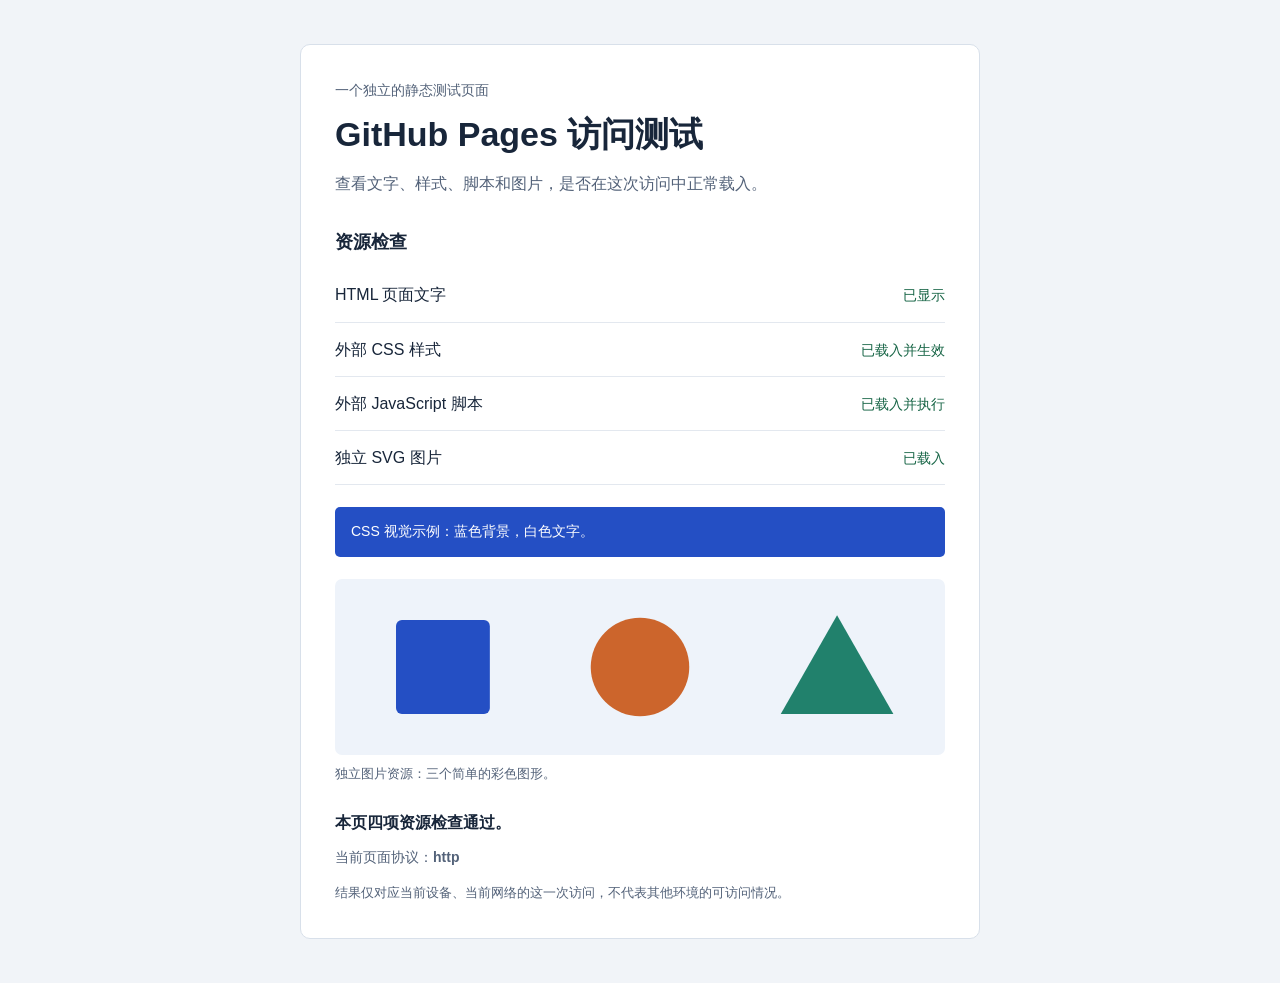
==== index.html @ b4e23c6b "Add minimal GitHub Pages connectivity test" ====
<!doctype html>
<html lang="zh-CN">
<head>
  <meta charset="UTF-8" />
  <meta name="viewport" content="width=device-width, initial-scale=1" />
  <meta name="description" content="仅检查本次访问中 HTML、CSS、JavaScript 和 SVG 静态资源的载入情况。" />
  <title>GitHub Pages 访问测试</title>
  <link id="external-css" rel="stylesheet" href="style.css" onload="this.dataset.loadState='loaded'" onerror="this.dataset.loadState='error'" />
  <script id="external-js" src="script.js" defer onerror="document.getElementById('js-status').textContent='载入失败';document.getElementById('summary').textContent='外部脚本未能载入，其余状态未完成核验。'"></script>
</head>
<body>
  <main>
    <header>
      <p class="intro">一个独立的静态测试页面</p>
      <h1>GitHub Pages 访问测试</h1>
      <p class="description">查看文字、样式、脚本和图片，是否在这次访问中正常载入。</p>
    </header>

    <section aria-labelledby="checks-title">
      <h2 id="checks-title">资源检查</h2>
      <dl class="checks">
        <div><dt>HTML 页面文字</dt><dd id="html-status" data-status="passed">已显示</dd></div>
        <div><dt>外部 CSS 样式</dt><dd id="css-status" data-status="pending">等待检查</dd></div>
        <div><dt>外部 JavaScript 脚本</dt><dd id="js-status" data-status="pending">等待执行</dd></div>
        <div><dt>独立 SVG 图片</dt><dd id="image-status" data-status="pending">等待检查</dd></div>
      </dl>
      <p class="css-example">CSS 视觉示例：蓝色背景，白色文字。</p>
    </section>

    <figure>
      <img id="test-image" src="test-image.svg" width="520" height="150" alt="独立 SVG 测试图：蓝色方块、橙色圆形和绿色三角形。" onload="this.dataset.loadState='loaded'" onerror="this.dataset.loadState='error'" />
      <figcaption>独立图片资源：三个简单的彩色图形。</figcaption>
    </figure>

    <p id="summary" class="summary" role="status" aria-live="polite">等待外部资源检查。</p>
    <p class="protocol">当前页面协议：<strong id="protocol">等待脚本读取</strong></p>
    <p class="note">结果仅对应当前设备、当前网络的这一次访问，不代表其他环境的可访问情况。</p>
    <noscript><p>浏览器未执行脚本，脚本与资源状态无法完成核验。</p></noscript>
  </main>
</body>
</html>
---- style.css ----
:root { --probe-css: loaded; color-scheme: light; }
* { box-sizing: border-box; }
body { margin: 0; padding: 44px 20px; background: #f1f4f8; color: #18263a; font: 400 16px/1.7 "Microsoft YaHei", "PingFang SC", sans-serif; }
main { max-width: 680px; margin: 0 auto; padding: 34px; border: 1px solid #d8e0ea; border-radius: 10px; background: #fff; }
h1, h2, p, figure, dl, dd { margin: 0; }
h1 { margin-top: 8px; font-size: clamp(27px, 5vw, 34px); line-height: 1.4; overflow-wrap: anywhere; }
h2 { margin-top: 30px; font-size: 18px; line-height: 1.6; }
.intro, .description, figcaption, .protocol, .note { color: #536279; }
.intro { font-size: 14px; }
.description { margin-top: 12px; }
.checks { margin-top: 12px; }
.checks > div { display: flex; align-items: baseline; justify-content: space-between; gap: 18px; padding: 13px 0; border-bottom: 1px solid #e3e8ef; }
dt { min-width: 0; }
dd { flex-shrink: 0; font-size: 14px; }
[data-status="passed"] { color: #176546; }
[data-status="failed"] { color: #a32929; }
[data-status="pending"] { color: #6a5a33; }
.css-example { margin-top: 22px; padding: 13px 16px; border-radius: 5px; background: #244fc4; color: #fff; font-size: 14px; }
figure { margin-top: 22px; }
img { display: block; width: 100%; height: auto; }
figcaption { margin-top: 8px; font-size: 13px; }
.summary { margin-top: 24px; font-weight: 700; }
.protocol { margin-top: 10px; font-size: 14px; }
.note { margin-top: 12px; font-size: 13px; }
@media (max-width: 480px) {
  body { padding: 20px 12px; }
  main { padding: 24px 18px; }
  .checks > div { gap: 12px; }
  dt { font-size: 14px; }
  dd { font-size: 13px; }
}
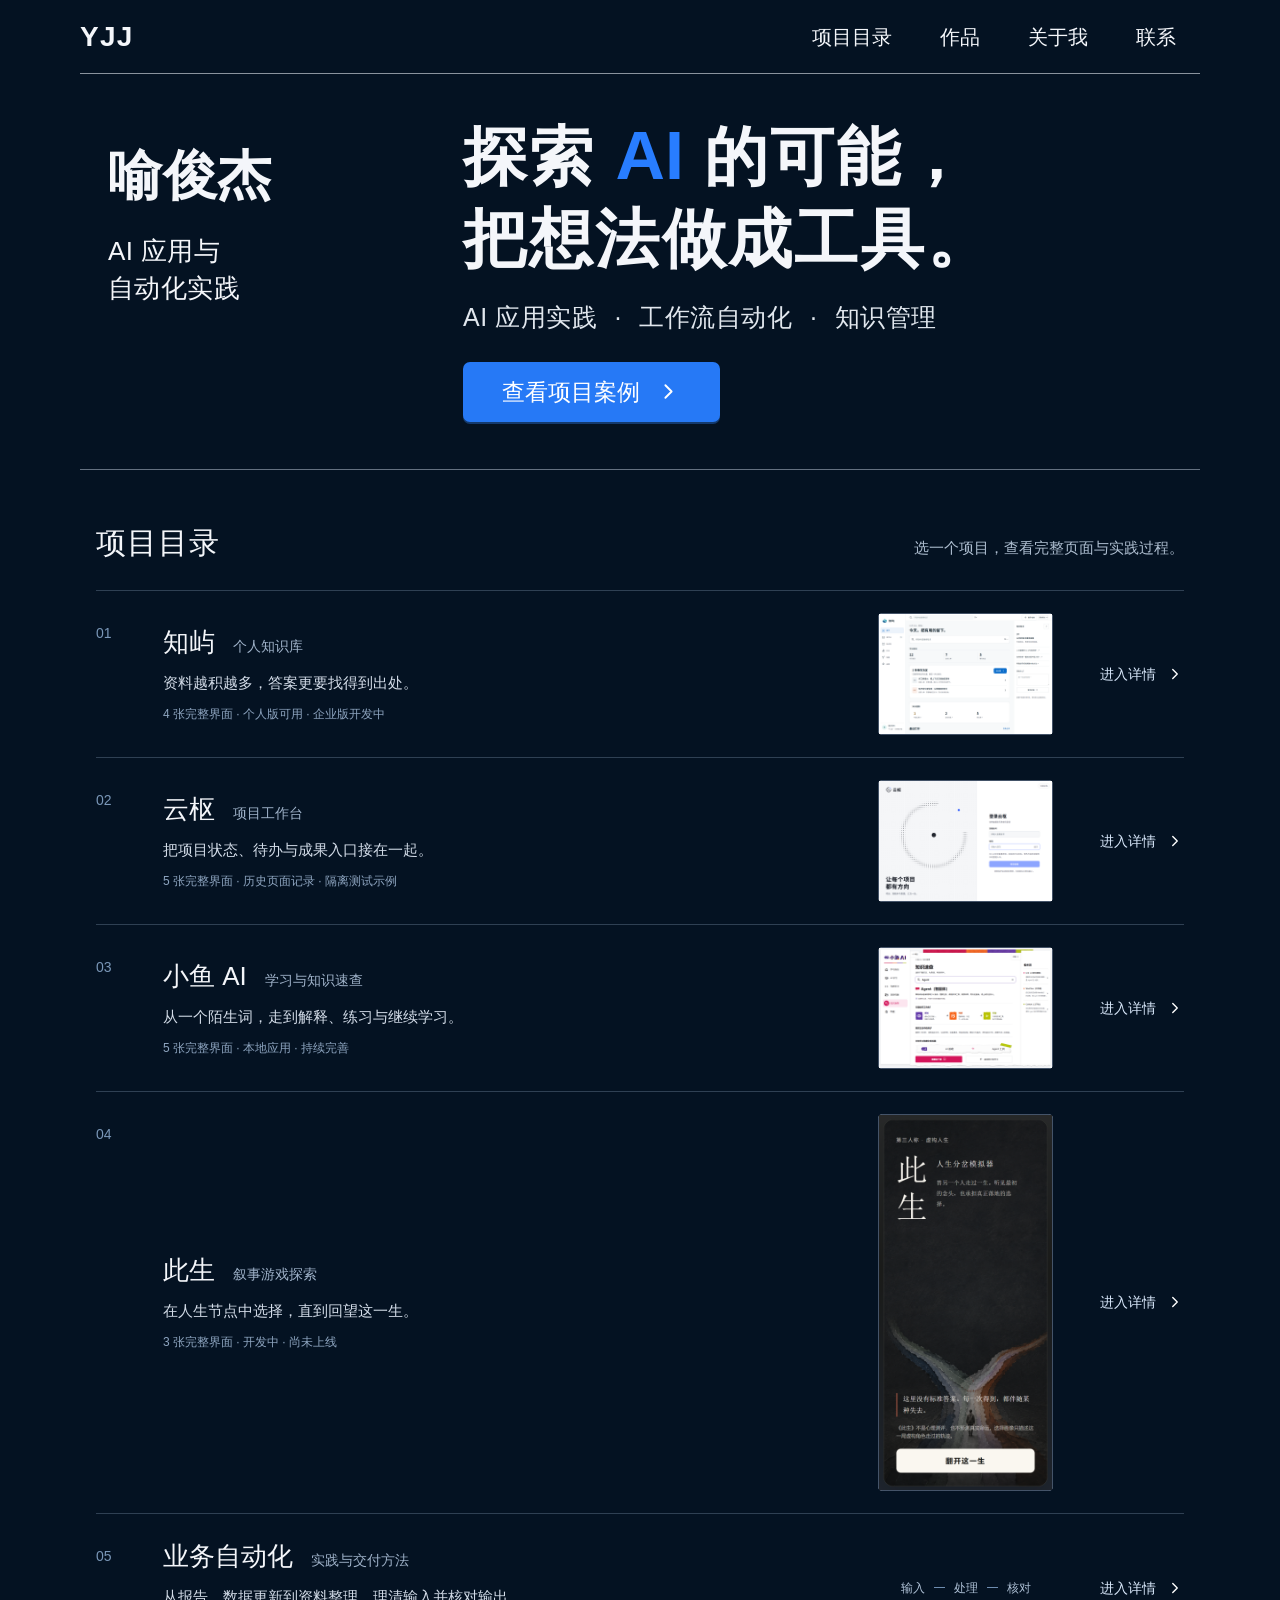
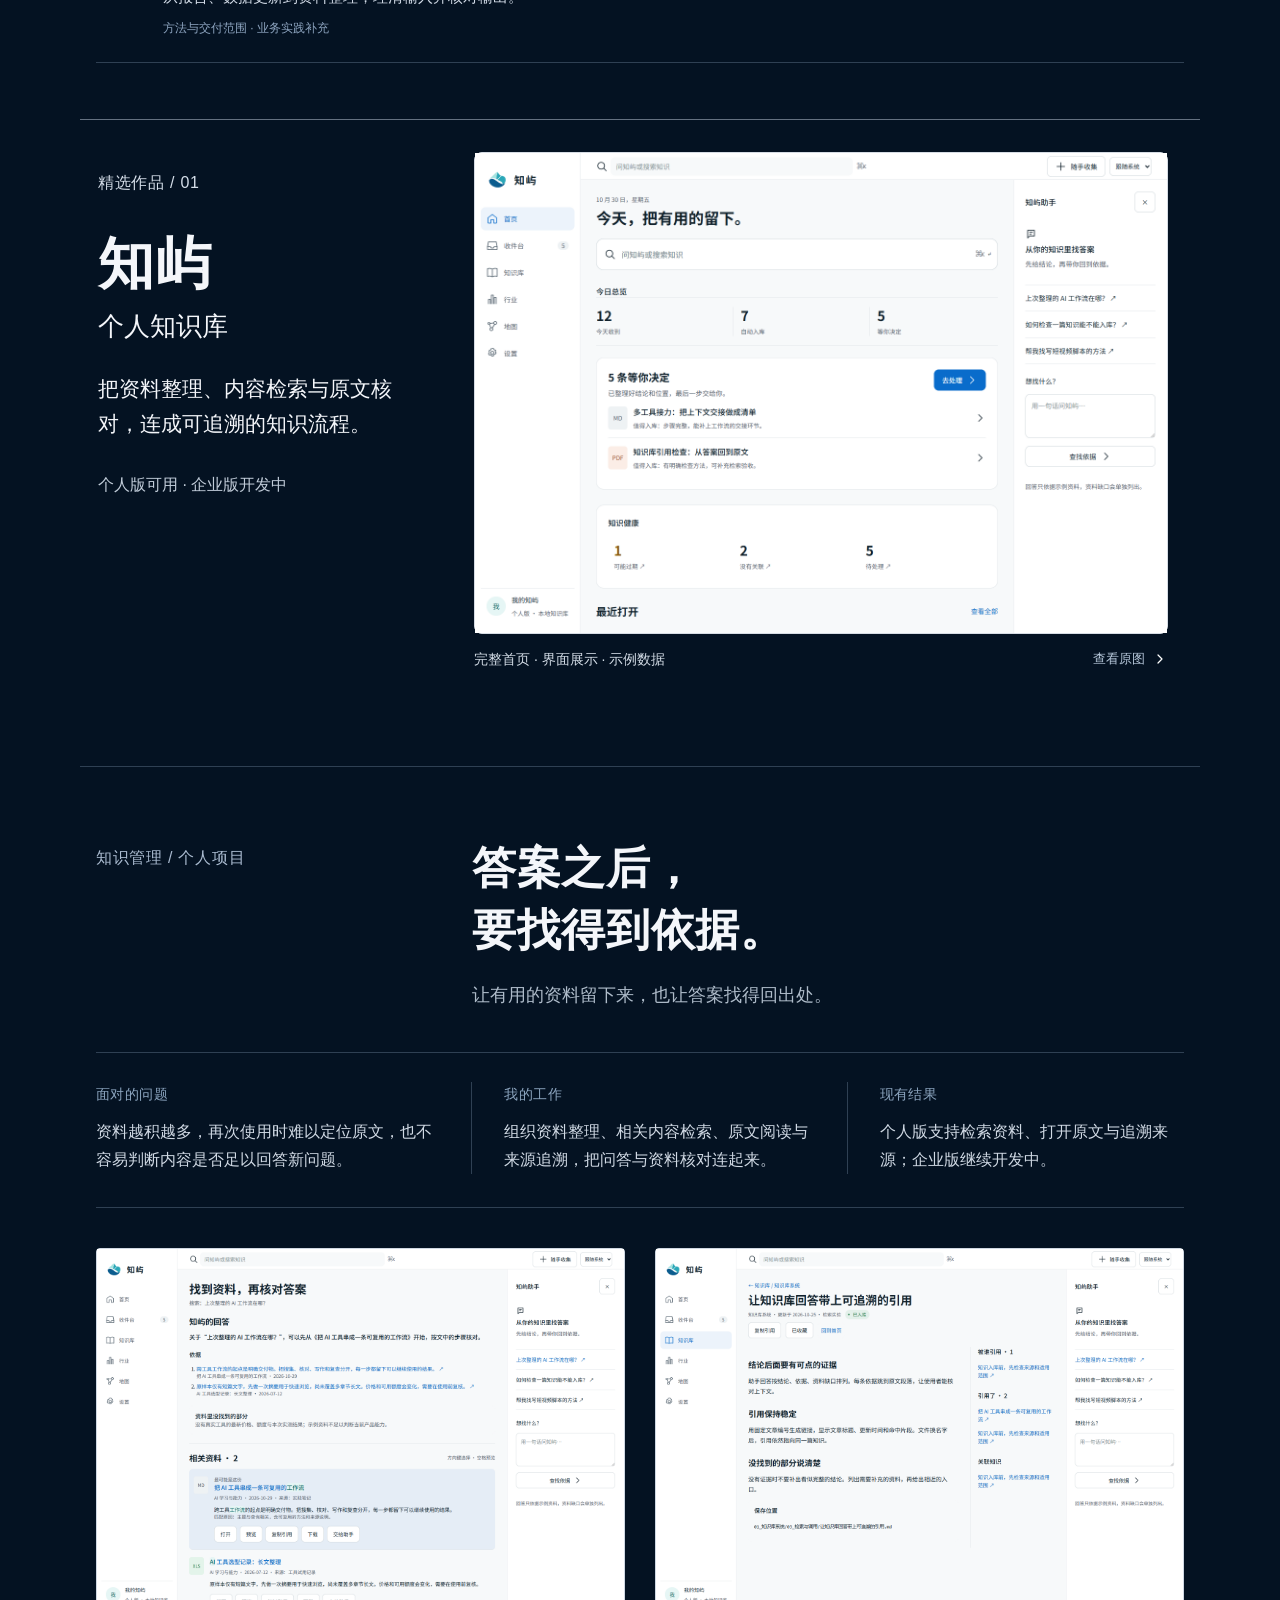
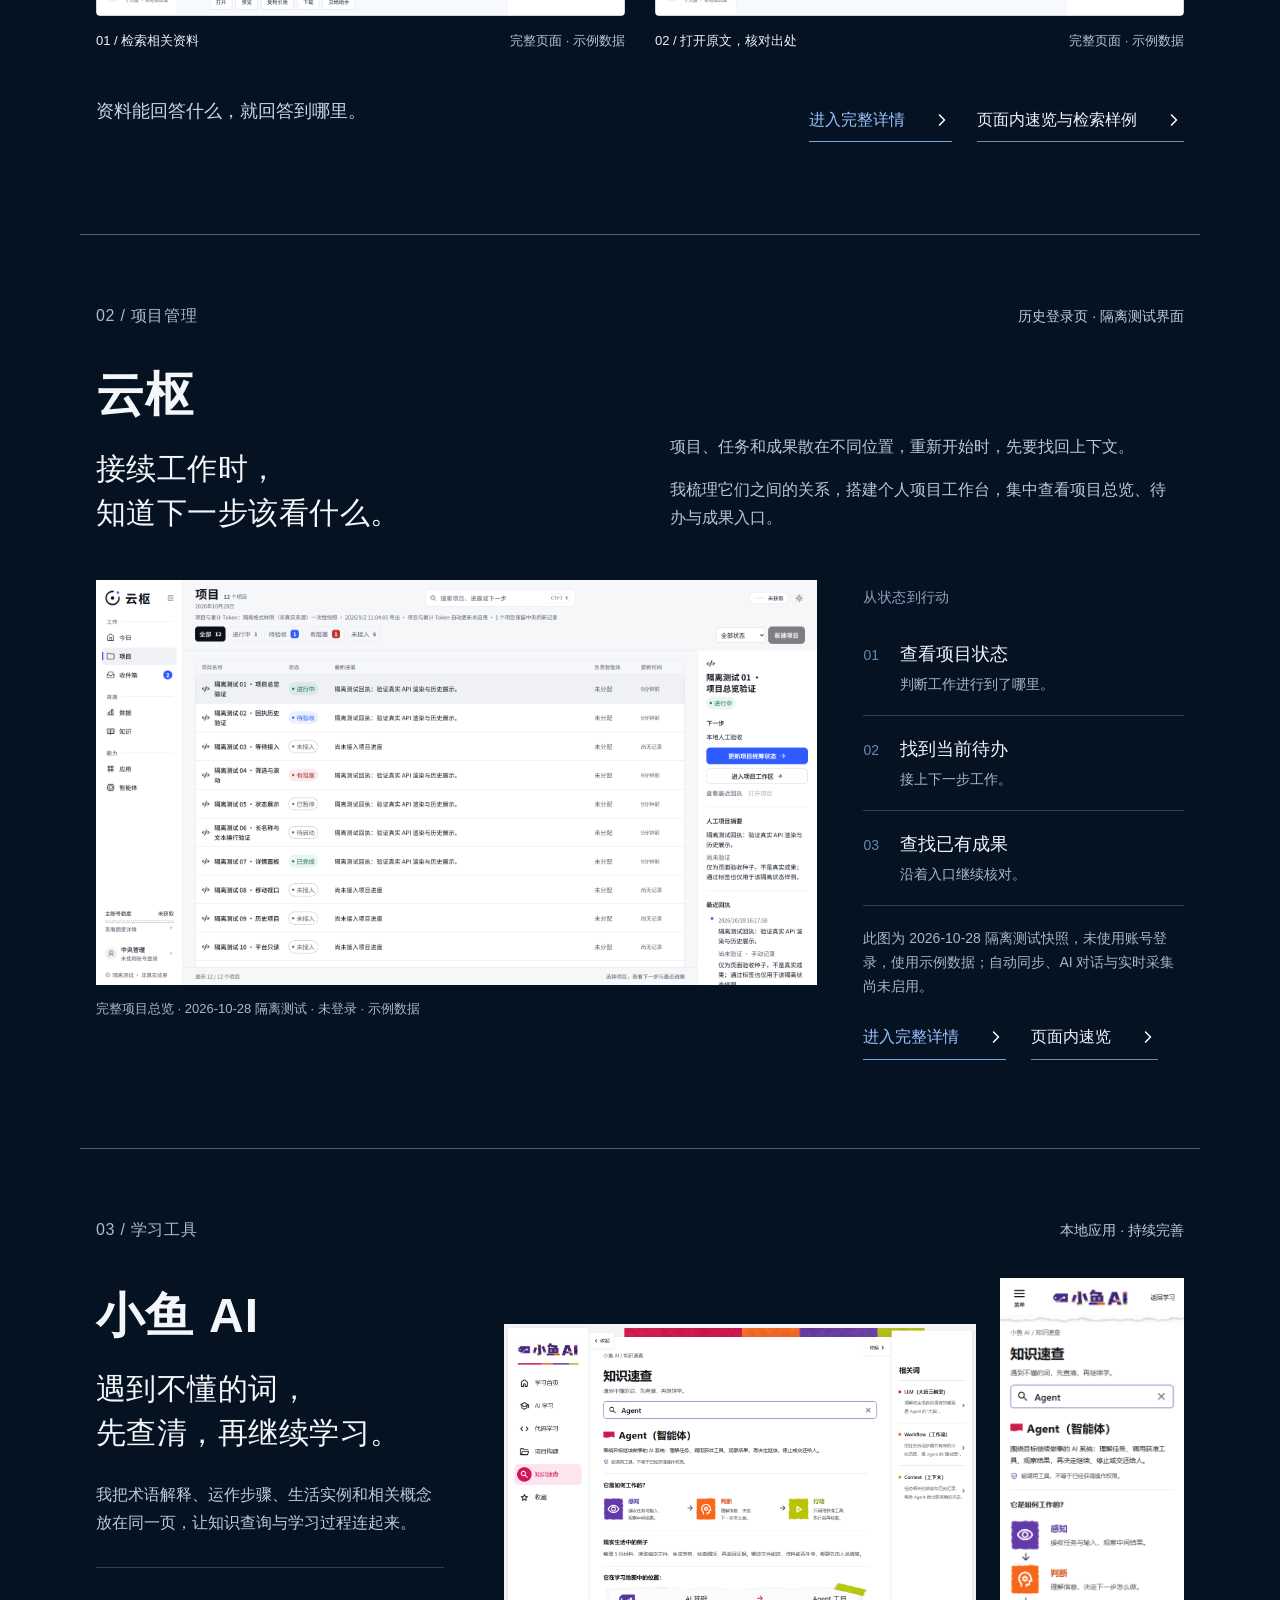
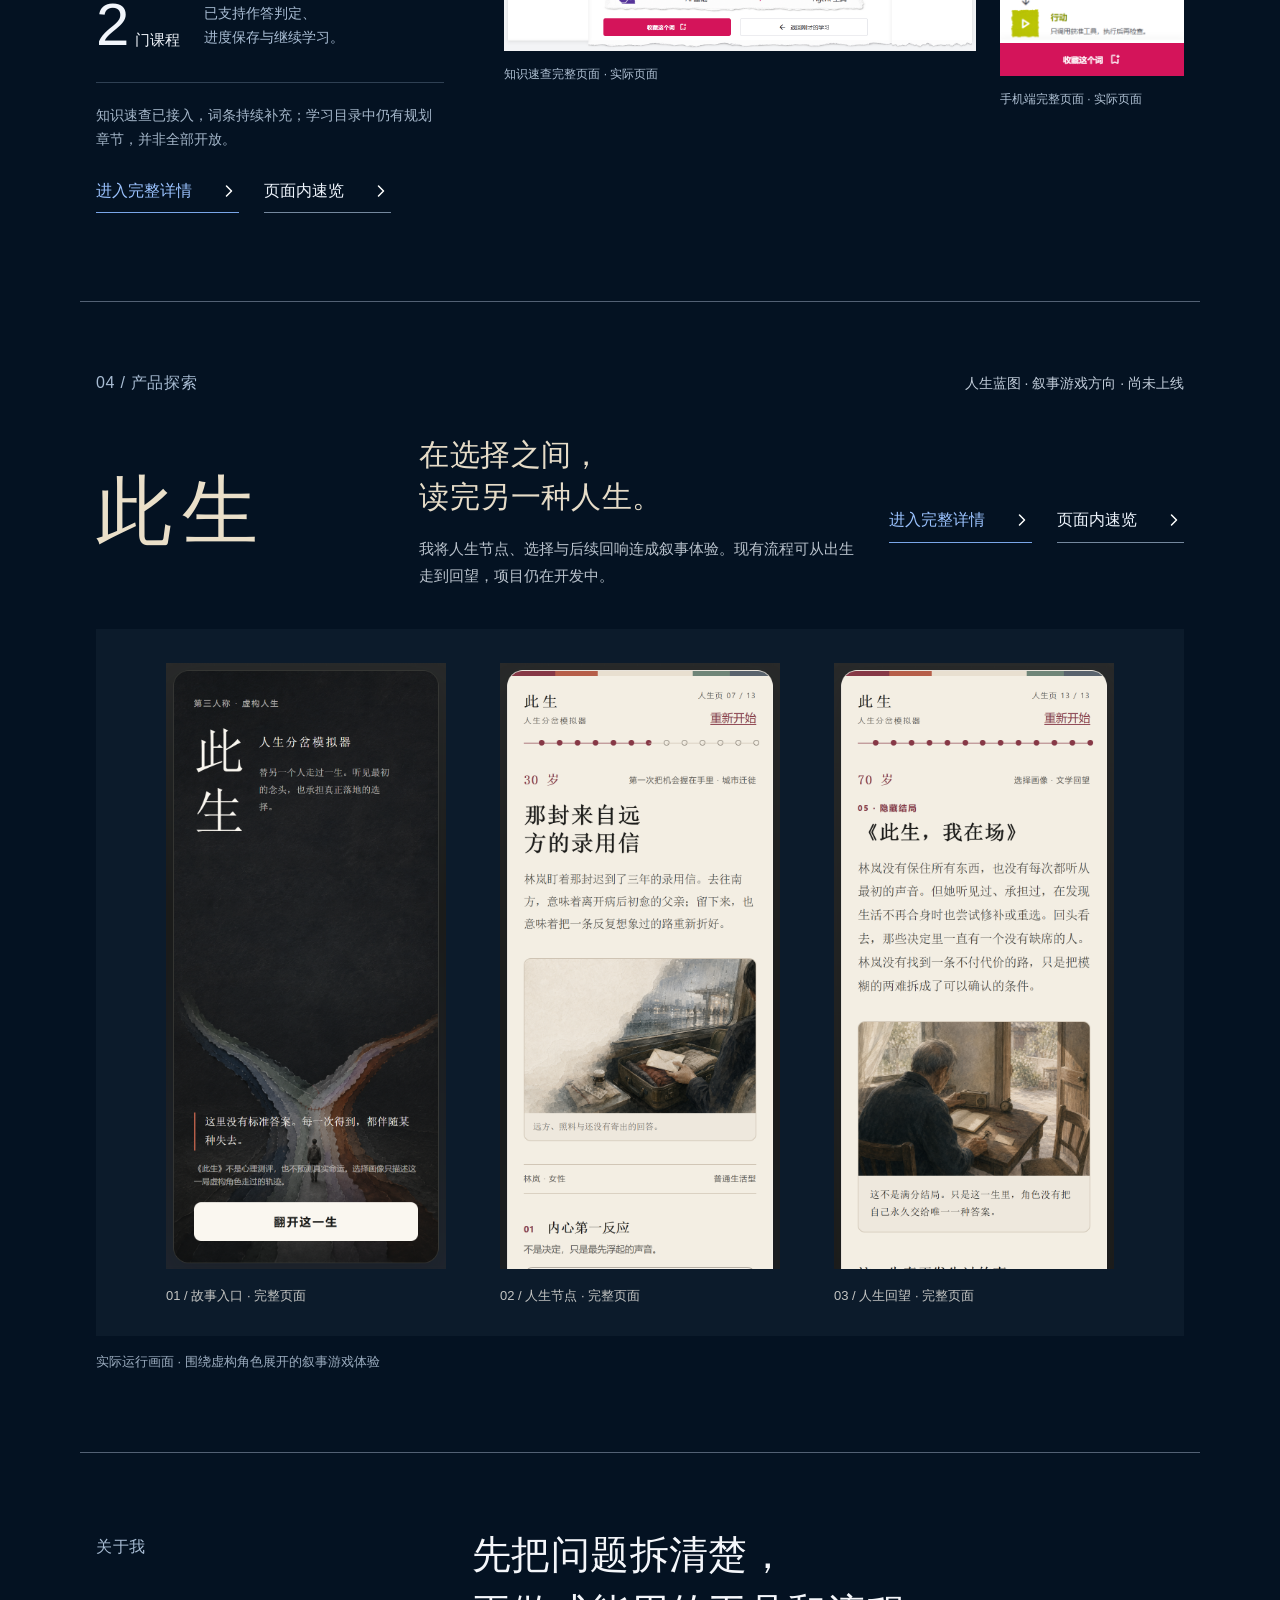
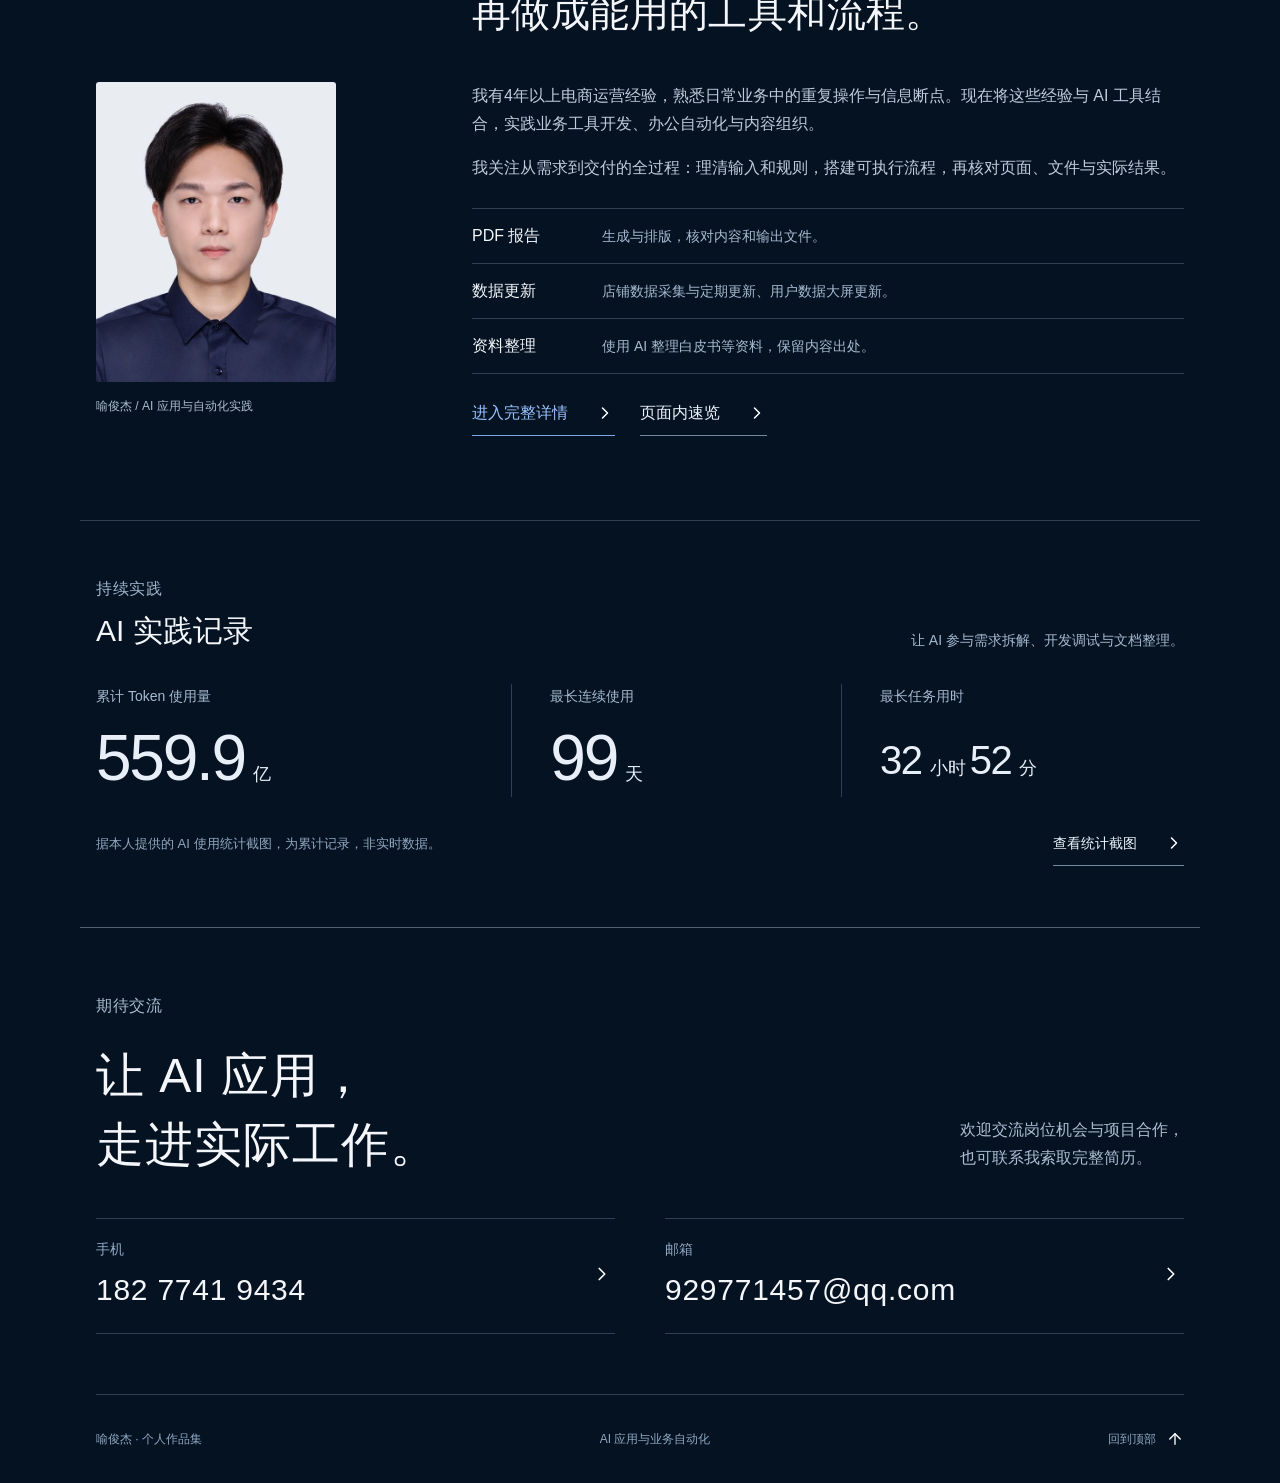
==== commit 21672ea0: "Publish full-page portfolio previews and redacted usage statistics" ====
--- a/index.html
+++ b/index.html
@@ -1,41 +1,79 @@
-<!doctype html>
-<html lang="zh-CN">
-<head>
-  <meta charset="UTF-8" />
-  <meta name="viewport" content="width=device-width, initial-scale=1" />
-  <meta name="description" content="仅检查本次访问中 HTML、CSS、JavaScript 和 SVG 静态资源的载入情况。" />
-  <title>GitHub Pages 访问测试</title>
-  <link id="external-css" rel="stylesheet" href="style.css" onload="this.dataset.loadState='loaded'" onerror="this.dataset.loadState='error'" />
-  <script id="external-js" src="script.js" defer onerror="document.getElementById('js-status').textContent='载入失败';document.getElementById('summary').textContent='外部脚本未能载入，其余状态未完成核验。'"></script>
-</head>
-<body>
-  <main>
-    <header>
-      <p class="intro">一个独立的静态测试页面</p>
-      <h1>GitHub Pages 访问测试</h1>
-      <p class="description">查看文字、样式、脚本和图片，是否在这次访问中正常载入。</p>
-    </header>
-
-    <section aria-labelledby="checks-title">
-      <h2 id="checks-title">资源检查</h2>
-      <dl class="checks">
-        <div><dt>HTML 页面文字</dt><dd id="html-status" data-status="passed">已显示</dd></div>
-        <div><dt>外部 CSS 样式</dt><dd id="css-status" data-status="pending">等待检查</dd></div>
-        <div><dt>外部 JavaScript 脚本</dt><dd id="js-status" data-status="pending">等待执行</dd></div>
-        <div><dt>独立 SVG 图片</dt><dd id="image-status" data-status="pending">等待检查</dd></div>
-      </dl>
-      <p class="css-example">CSS 视觉示例：蓝色背景，白色文字。</p>
-    </section>
-
-    <figure>
-      <img id="test-image" src="test-image.svg" width="520" height="150" alt="独立 SVG 测试图：蓝色方块、橙色圆形和绿色三角形。" onload="this.dataset.loadState='loaded'" onerror="this.dataset.loadState='error'" />
-      <figcaption>独立图片资源：三个简单的彩色图形。</figcaption>
-    </figure>
-
-    <p id="summary" class="summary" role="status" aria-live="polite">等待外部资源检查。</p>
-    <p class="protocol">当前页面协议：<strong id="protocol">等待脚本读取</strong></p>
-    <p class="note">结果仅对应当前设备、当前网络的这一次访问，不代表其他环境的可访问情况。</p>
-    <noscript><p>浏览器未执行脚本，脚本与资源状态无法完成核验。</p></noscript>
-  </main>
-</body>
-</html>
+<!doctype html>
+<html lang="zh-CN">
+<head>
+  <meta charset="UTF-8" />
+  <meta name="viewport" content="width=device-width, initial-scale=1.0" />
+  <meta name="description" content="喻俊杰的个人作品集。探索 AI 应用、工作流自动化与知识管理，展示知屿、云枢、小鱼 AI 与此生的真实实践。" />
+  <meta name="theme-color" content="#041222" />
+  <title>喻俊杰 · AI 应用与业务自动化</title>
+  <link rel="icon" type="image/svg+xml" href="assets/favicon.svg" />
+  <link rel="stylesheet" href="style.css" />
+  <link rel="stylesheet" href="review.css" />
+  <script src="script.js" defer></script>
+</head>
+<body>
+  <a class="skip-link" href="#projects">跳到作品</a>
+  <header class="site-header" id="top">
+    <div class="shell header-inner">
+      <a class="brand" href="#top" aria-label="喻俊杰，回到顶部">YJJ</a>
+      <button class="menu-toggle" type="button" aria-controls="main-navigation" aria-expanded="false"><span class="menu-label">菜单</span><img class="icon " src="assets/icon-menu.svg" width="24" height="24" alt="" aria-hidden="true" /></button>
+      <nav class="main-nav" id="main-navigation" aria-label="主导航"><a href="#directory">项目目录</a><a href="#projects">作品</a><a href="#about">关于我</a><a href="#contact">联系</a></nav>
+    </div>
+  </header>
+  <main>
+    <section class="hero shell" aria-labelledby="hero-title">
+      <div class="hero-identity"><p class="hero-name">喻俊杰</p><p>AI 应用与<br />自动化实践</p></div>
+      <div class="hero-message"><h1 id="hero-title">探索 <span>AI</span> 的可能，<br />把想法做成工具。</h1><p class="hero-disciplines">AI 应用实践 <span>·</span> 工作流自动化 <span>·</span> 知识管理</p><a class="button button-primary" href="#directory">查看项目案例 <img class="icon " src="assets/icon-chevron-right.svg" width="24" height="24" alt="" aria-hidden="true" /></a></div>
+    </section>
+    <section class="project-directory shell" id="directory" aria-labelledby="directory-title"><div class="directory-heading"><h2 id="directory-title">项目目录</h2><p>选一个项目，查看完整页面与实践过程。</p></div><div class="directory-list"><a class="directory-row" href="zhiyu.html"><span class="directory-number">01</span><div class="directory-copy"><h3>知屿<span>个人知识库</span></h3><p>资料越积越多，答案更要找得到出处。</p><small>4 张完整界面 · 个人版可用 · 企业版开发中</small></div><div class="directory-preview"><img src="assets/zhiyu-home.png" alt="知屿完整页面缩略预览" loading="lazy" decoding="async" /></div><span class="directory-enter">进入详情<img class="icon" src="assets/icon-chevron-right.svg" width="24" height="24" alt="" /></span></a><a class="directory-row" href="yunshu.html"><span class="directory-number">02</span><div class="directory-copy"><h3>云枢<span>项目工作台</span></h3><p>把项目状态、待办与成果入口接在一起。</p><small>5 张完整界面 · 历史页面记录 · 隔离测试示例</small></div><div class="directory-preview"><img src="assets/deployed-public-login-desktop-empty.png" alt="云枢完整页面缩略预览" loading="lazy" decoding="async" /></div><span class="directory-enter">进入详情<img class="icon" src="assets/icon-chevron-right.svg" width="24" height="24" alt="" /></span></a><a class="directory-row" href="xiaoyu.html"><span class="directory-number">03</span><div class="directory-copy"><h3>小鱼 AI<span>学习与知识速查</span></h3><p>从一个陌生词，走到解释、练习与继续学习。</p><small>5 张完整界面 · 本地应用 · 持续完善</small></div><div class="directory-preview"><img src="assets/xiaoyu-knowledge-desktop.png" alt="小鱼 AI完整页面缩略预览" loading="lazy" decoding="async" /></div><span class="directory-enter">进入详情<img class="icon" src="assets/icon-chevron-right.svg" width="24" height="24" alt="" /></span></a><a class="directory-row" href="cisheng.html"><span class="directory-number">04</span><div class="directory-copy"><h3>此生<span>叙事游戏探索</span></h3><p>在人生节点中选择，直到回望这一生。</p><small>3 张完整界面 · 开发中 · 尚未上线</small></div><div class="directory-preview"><img src="assets/cisheng-cover.png" alt="此生完整页面缩略预览" loading="lazy" decoding="async" /></div><span class="directory-enter">进入详情<img class="icon" src="assets/icon-chevron-right.svg" width="24" height="24" alt="" /></span></a><a class="directory-row" href="workflow.html"><span class="directory-number">05</span><div class="directory-copy"><h3>业务自动化<span>实践与交付方法</span></h3><p>从报告、数据更新到资料整理，理清输入并核对输出。</p><small>方法与交付范围 · 业务实践补充</small></div><div class="directory-method"><span>输入</span><i></i><span>处理</span><i></i><span>核对</span></div><span class="directory-enter">进入详情<img class="icon" src="assets/icon-chevron-right.svg" width="24" height="24" alt="" /></span></a></div></section>
+    <section class="selected-work shell" id="projects" aria-label="精选作品">
+      <article class="featured-entry" aria-labelledby="zhiyu-card-title">
+        <div class="featured-copy"><p class="eyebrow">精选作品 / 01</p><h2 id="zhiyu-card-title">知屿</h2><p class="project-subtitle">个人知识库</p><p class="featured-description">把资料整理、内容检索与原文核对，连成可追溯的知识流程。</p><p class="project-status">个人版可用 · 企业版开发中</p></div>
+        <figure class="featured-preview"><button class="preview-button" type="button" data-case="zhiyu-case" aria-label="阅读知屿个人知识库案例与检索样例"><picture><source media="(max-width: 680px)" srcset="assets/zhiyu-home.png" /><img src="assets/zhiyu-home.png" width="1440" height="1000" alt="知屿个人知识库完整首页，保留侧栏、今日总览、待处理资料与知识助手" fetchpriority="high" decoding="async" /></picture></button><figcaption>完整首页 · 界面展示 · 示例数据 <button type="button" data-zoom="assets/zhiyu-home.png" data-caption="知屿个人版首页 · 界面展示 · 示例数据">查看原图 <img class="icon " src="assets/icon-chevron-right.svg" width="24" height="24" alt="" aria-hidden="true" /></button></figcaption></figure>
+      </article>
+      <div class="zhiyu-story" aria-labelledby="zhiyu-story-title">
+        <div class="section-heading"><p class="eyebrow">知识管理 / 个人项目</p><h2 id="zhiyu-story-title">答案之后，<br />要找得到依据。</h2><p>让有用的资料留下来，也让答案找得回出处。</p></div>
+        <div class="contribution-grid"><div><span class="detail-label">面对的问题</span><p>资料越积越多，再次使用时难以定位原文，也不容易判断内容是否足以回答新问题。</p></div><div><span class="detail-label">我的工作</span><p>组织资料整理、相关内容检索、原文阅读与来源追溯，把问答与资料核对连起来。</p></div><div><span class="detail-label">现有结果</span><p>个人版支持检索资料、打开原文与追溯来源；企业版继续开发中。</p></div></div>
+        <div class="evidence-pair"><figure><button class="image-button" type="button" data-zoom="assets/zhiyu-search.png" data-caption="知屿 · 知识检索 · 界面展示 · 示例数据" aria-label="放大查看知屿知识检索"><img src="assets/zhiyu-search.png" width="1440" height="1000" alt="知屿知识检索完整页面，展示问题、依据、资料缺口与相关资料" loading="lazy" decoding="async" /></button><figcaption><span>01 / 检索相关资料</span><span>完整页面 · 示例数据</span></figcaption></figure><figure><button class="image-button" type="button" data-zoom="assets/zhiyu-source.png" data-caption="知屿 · 原文核对与来源追溯 · 界面展示 · 示例数据" aria-label="放大查看知屿原文核对"><img src="assets/zhiyu-source.png" width="1440" height="1000" alt="知屿原文核对完整页面，展示稳定引用、来源与资料缺口" loading="lazy" decoding="async" /></button><figcaption><span>02 / 打开原文，核对出处</span><span>完整页面 · 示例数据</span></figcaption></figure></div>
+        <div class="project-bottom"><p>资料能回答什么，就回答到哪里。</p><div class="case-actions"><a class="case-link full-detail-link" href="zhiyu.html">进入完整详情 <img class="icon" src="assets/icon-chevron-right.svg" width="24" height="24" alt="" /></a><button class="case-link" type="button" data-case="zhiyu-case">页面内速览与检索样例 <img class="icon " src="assets/icon-chevron-right.svg" width="24" height="24" alt="" aria-hidden="true" /></button></div></div>
+      </div>
+    </section>
+    <section class="project-chapter shell yunshu-chapter" aria-labelledby="yunshu-card-title">
+      <div class="chapter-heading"><p class="eyebrow">02 / 项目管理</p><p class="project-status">历史登录页 · 隔离测试界面</p></div>
+      <div class="chapter-intro"><div><h2 id="yunshu-card-title">云枢</h2><p class="chapter-value">接续工作时，<br />知道下一步该看什么。</p></div><div class="chapter-summary"><p>项目、任务和成果散在不同位置，重新开始时，先要找回上下文。</p><p>我梳理它们之间的关系，搭建个人项目工作台，集中查看项目总览、待办与成果入口。</p></div></div>
+      <div class="yunshu-evidence"><figure><button class="image-button" type="button" data-zoom="assets/yunshu-overview.png" data-caption="云枢项目总览 · 2026-10-28 隔离测试 · 未登录 · 示例数据" aria-label="放大查看云枢完整项目总览"><picture><source media="(max-width: 680px)" srcset="assets/yunshu-overview.png" /><img src="assets/yunshu-overview.png" width="1920" height="1080" alt="云枢完整项目总览，保留侧栏、项目状态、最新进展、下一步与成果入口" loading="lazy" decoding="async" /></picture></button><figcaption>完整项目总览 · 2026-10-28 隔离测试 · 未登录 · 示例数据</figcaption></figure><div class="yunshu-method"><p class="detail-label">从状态到行动</p><ol><li><span>01</span><div><h3>查看项目状态</h3><p>判断工作进行到了哪里。</p></div></li><li><span>02</span><div><h3>找到当前待办</h3><p>接上下一步工作。</p></div></li><li><span>03</span><div><h3>查找已有成果</h3><p>沿着入口继续核对。</p></div></li></ol><p class="muted-note">此图为 2026-10-28 隔离测试快照，未使用账号登录，使用示例数据；自动同步、AI 对话与实时采集尚未启用。</p><div class="case-actions"><a class="case-link full-detail-link" href="yunshu.html">进入完整详情 <img class="icon" src="assets/icon-chevron-right.svg" width="24" height="24" alt="" /></a><button class="case-link" type="button" data-case="yunshu-case">页面内速览 <img class="icon " src="assets/icon-chevron-right.svg" width="24" height="24" alt="" aria-hidden="true" /></button></div></div></div>
+    </section>
+    <section class="project-chapter shell xiaoyu-chapter" aria-labelledby="xiaoyu-card-title">
+      <div class="chapter-heading"><p class="eyebrow">03 / 学习工具</p><p class="project-status">本地应用 · 持续完善</p></div>
+      <div class="learning-layout"><div class="learning-copy"><h2 id="xiaoyu-card-title">小鱼 AI</h2><p class="chapter-value">遇到不懂的词，<br />先查清，再继续学习。</p><p class="learning-description">我把术语解释、运作步骤、生活实例和相关概念放在同一页，让知识查询与学习过程连起来。</p><div class="learning-result"><strong>2<span>门课程</span></strong><p>已支持作答判定、<br />进度保存与继续学习。</p></div><p class="muted-note">知识速查已接入，词条持续补充；学习目录中仍有规划章节，并非全部开放。</p><div class="case-actions"><a class="case-link full-detail-link" href="xiaoyu.html">进入完整详情 <img class="icon" src="assets/icon-chevron-right.svg" width="24" height="24" alt="" /></a><button class="case-link" type="button" data-case="xiaoyu-case">页面内速览 <img class="icon " src="assets/icon-chevron-right.svg" width="24" height="24" alt="" aria-hidden="true" /></button></div></div><div class="learning-visuals"><figure class="learning-desktop"><button class="image-button" type="button" data-zoom="assets/xiaoyu-knowledge-desktop.png" data-caption="小鱼 AI · 知识速查 · 实际页面" aria-label="放大查看小鱼 AI 知识速查"><img src="assets/xiaoyu-knowledge-desktop.png" width="1440" height="1000" alt="小鱼 AI 知识速查完整页面，保留侧栏、Agent释义、工作步骤和生活实例" loading="lazy" decoding="async" /></button><figcaption>知识速查完整页面 · 实际页面</figcaption></figure><figure class="learning-mobile"><button class="image-button" type="button" data-zoom="assets/xiaoyu-knowledge-mobile.png" data-caption="小鱼 AI · 手机端知识速查" aria-label="放大查看小鱼 AI 手机端知识速查"><img src="assets/xiaoyu-knowledge-mobile.png" width="390" height="844" alt="小鱼 AI 手机端知识速查完整页面" loading="lazy" decoding="async" /></button><figcaption>手机端完整页面 · 实际页面</figcaption></figure></div></div>
+    </section>
+    <section class="project-chapter shell cisheng-chapter" aria-labelledby="cisheng-card-title">
+      <div class="chapter-heading"><p class="eyebrow">04 / 产品探索</p><p class="project-status">人生蓝图 · 叙事游戏方向 · 尚未上线</p></div>
+      <div class="cisheng-intro"><h2 id="cisheng-card-title">此生</h2><div><p class="chapter-value">在选择之间，<br />读完另一种人生。</p><p>我将人生节点、选择与后续回响连成叙事体验。现有流程可从出生走到回望，项目仍在开发中。</p></div><div class="case-actions"><a class="case-link full-detail-link" href="cisheng.html">进入完整详情 <img class="icon" src="assets/icon-chevron-right.svg" width="24" height="24" alt="" /></a><button class="case-link" type="button" data-case="cisheng-case">页面内速览 <img class="icon " src="assets/icon-chevron-right.svg" width="24" height="24" alt="" aria-hidden="true" /></button></div></div>
+      <div class="cisheng-gallery"><figure><button class="image-button" type="button" data-zoom="assets/cisheng-cover.png" data-caption="此生 · 故事入口 · 实际运行画面" aria-label="放大查看此生故事入口"><img src="assets/cisheng-cover.png" width="780" height="1688" alt="此生完整手机页面，显示黑色书封与故事入口" loading="lazy" decoding="async" /></button><figcaption>01 / 故事入口 · 完整页面</figcaption></figure><figure><button class="image-button" type="button" data-zoom="assets/cisheng-event.png" data-caption="此生 · 人生节点与选择 · 实际运行画面" aria-label="放大查看此生人生节点"><img src="assets/cisheng-event.png" width="780" height="1688" alt="此生30岁完整手机页面，围绕远方的录用信展开叙事与选择" loading="lazy" decoding="async" /></button><figcaption>02 / 人生节点 · 完整页面</figcaption></figure><figure><button class="image-button" type="button" data-zoom="assets/cisheng-ending.png" data-caption="此生 · 人生回望 · 实际运行画面" aria-label="放大查看此生人生回望"><img src="assets/cisheng-ending.png" width="780" height="1688" alt="此生70岁完整手机页面，显示人生结局与回望" loading="lazy" decoding="async" /></button><figcaption>03 / 人生回望 · 完整页面</figcaption></figure></div><p class="gallery-note">实际运行画面 · 围绕虚构角色展开的叙事游戏体验</p>
+    </section>
+    <section class="about-section shell" id="about" aria-labelledby="about-title"><div class="about-heading"><p class="eyebrow">关于我</p><h2 id="about-title">先把问题拆清楚，<br />再做成能用的工具和流程。</h2></div><div class="about-layout"><figure class="portrait"><img src="assets/portrait-web.webp" width="550" height="688" alt="喻俊杰本人照片" loading="lazy" decoding="async" /><figcaption>喻俊杰 / AI 应用与自动化实践</figcaption></figure><div class="about-copy"><p>我有4年以上电商运营经验，熟悉日常业务中的重复操作与信息断点。现在将这些经验与 AI 工具结合，实践业务工具开发、办公自动化与内容组织。</p><p>我关注从需求到交付的全过程：理清输入和规则，搭建可执行流程，再核对页面、文件与实际结果。</p><div class="practice-list" aria-label="业务自动化实践"><div><h3>PDF 报告</h3><p>生成与排版，核对内容和输出文件。</p></div><div><h3>数据更新</h3><p>店铺数据采集与定期更新、用户数据大屏更新。</p></div><div><h3>资料整理</h3><p>使用 AI 整理白皮书等资料，保留内容出处。</p></div></div><div class="case-actions"><a class="case-link full-detail-link" href="workflow.html">进入完整详情 <img class="icon" src="assets/icon-chevron-right.svg" width="24" height="24" alt="" /></a><button class="case-link" type="button" data-case="workflow-case">页面内速览 <img class="icon " src="assets/icon-chevron-right.svg" width="24" height="24" alt="" aria-hidden="true" /></button></div></div></div></section>
+    <section class="ai-record-section shell" aria-labelledby="ai-record-title"><div class="ai-record-heading"><div><p class="eyebrow">持续实践</p><h2 id="ai-record-title">AI 实践记录</h2></div><p>让 AI 参与需求拆解、开发调试与文档整理。</p></div><dl class="ai-record-grid"><div class="ai-record-primary"><dt>累计 Token 使用量</dt><dd>559.9<span>亿</span></dd></div><div><dt>最长连续使用</dt><dd>99<span>天</span></dd></div><div><dt>最长任务用时</dt><dd class="ai-record-duration">32<span>小时</span>52<span>分</span></dd></div></dl><div class="ai-record-source"><p>据本人提供的 AI 使用统计截图，为累计记录，非实时数据。</p><button class="case-link" type="button" data-zoom="assets/ai-usage-record-masked-8d87166d.png" data-caption="AI 使用统计 · 本人提供的截图 · 非实时数据" aria-label="查看本人 AI 使用统计截图">查看统计截图 <img class="icon " src="assets/icon-chevron-right.svg" width="24" height="24" alt="" aria-hidden="true" /></button></div></section>
+    <section class="contact-section shell" id="contact" aria-labelledby="contact-title"><p class="eyebrow">期待交流</p><div class="contact-heading"><h2 id="contact-title">让 AI 应用，<br />走进实际工作。</h2><p>欢迎交流岗位机会与项目合作，<br />也可联系我索取完整简历。</p></div><div class="contact-details"><a href="tel:18277419434" aria-label="拨打电话 18277419434"><small>手机</small><strong>182 7741 9434</strong><img class="icon " src="assets/icon-chevron-right.svg" width="24" height="24" alt="" aria-hidden="true" /></a><a href="mailto:929771457@qq.com" aria-label="发邮件至 929771457@qq.com"><small>邮箱</small><strong>929771457@qq.com</strong><img class="icon " src="assets/icon-chevron-right.svg" width="24" height="24" alt="" aria-hidden="true" /></a></div><footer class="site-footer"><span>喻俊杰 · 个人作品集</span><span>AI 应用与业务自动化</span><a href="#top">回到顶部 <img class="icon " src="assets/icon-arrow-up.svg" width="24" height="24" alt="" aria-hidden="true" /></a></footer></section>
+  </main>
+    <dialog class="case-dialog" id="zhiyu-case" aria-labelledby="zhiyu-title">
+      <div class="dialog-top"><span>知屿 / 项目案例</span><a class="dialog-page-link" href="zhiyu.html">进入独立详情</a><button class="dialog-close" type="button" aria-label="关闭知屿案例" autofocus>关闭 <img class="icon " src="assets/icon-x.svg" width="24" height="24" alt="" aria-hidden="true" /></button></div>
+      <div class="dialog-body"><p class="case-meta">个人版可用 · 企业版开发中</p><h2 id="zhiyu-title">知屿 / 个人知识库</h2><p class="case-lead">从“记得有这份资料”，到“找到原文，核对答案”。</p><div class="case-facts"><section><h3>问题</h3><p>资料越积越多，再次使用时，常常只记得结论，却难以定位原文，也不容易判断现有内容是否足以回答新问题。</p></section><section><h3>我的工作</h3><p>搭建并使用个人知识库，组织资料整理、相关内容检索、原文阅读与来源追溯。Y-KB 对应其中的检索能力，让问答与资料核对连起来。</p></section><section><h3>结果</h3><p>个人版已可使用，支持检索相关资料、打开原文、追溯来源。企业版继续开发中，下方将两个版本分别标注。</p></section></div>
+        <figure class="case-figure"><button class="image-button" type="button" data-zoom="assets/zhiyu-home.png" data-caption="知屿个人版首页 · 界面展示 · 示例数据" aria-label="放大查看知屿个人版首页"><img src="assets/zhiyu-home.png" width="1440" height="1000" alt="知屿个人版首页，显示资料处理、知识健康与知识助手" loading="lazy" decoding="async" /></button><figcaption>个人版首页 · 界面展示 · 示例数据 <span>点击图片放大</span></figcaption></figure>
+        <div class="case-image-pair"><figure class="case-figure"><button class="image-button" type="button" data-zoom="assets/zhiyu-search.png" data-caption="知屿 · 知识检索 · 界面展示 · 示例数据" aria-label="放大查看知屿知识检索"><img src="assets/zhiyu-search.png" width="1440" height="1000" alt="知屿知识检索界面，展示问题和相关资料" loading="lazy" decoding="async" /></button><figcaption>检索相关资料 · 示例数据</figcaption></figure><figure class="case-figure"><button class="image-button" type="button" data-zoom="assets/zhiyu-source.png" data-caption="知屿 · 原文核对与来源追溯 · 界面展示 · 示例数据" aria-label="放大查看知屿原文核对"><img src="assets/zhiyu-source.png" width="1440" height="1000" alt="知屿原文查看界面，用于阅读原始资料和核对来源" loading="lazy" decoding="async" /></button><figcaption>打开原文，核对出处 · 示例数据</figcaption></figure></div>
+        <figure class="case-figure"><button class="image-button" type="button" data-zoom="assets/zhiyu-enterprise.png" data-caption="知屿企业版 · 开发中 · 界面展示 · 示例数据" aria-label="放大查看开发中的知屿企业版"><img src="assets/zhiyu-enterprise.png" width="1440" height="1000" alt="开发中的知屿企业知识库界面" loading="lazy" decoding="async" /></button><figcaption>企业版开发中 · 界面展示 · 示例数据</figcaption></figure>
+        <section class="retrieval-demo" aria-labelledby="demo-title"><p class="demo-eyebrow">原创静态样例</p><h3 id="demo-title">资料能回答什么，<br class="mobile-break" />就回答到哪里。</h3><p class="demo-description">选择下面的问题，观察“原文有依据”和“信息不足”两种回答。</p><div class="demo-columns"><article class="demo-source" id="sample-source" tabindex="-1"><p class="demo-label">原文 · 视频项目交付说明</p><p>项目交付后，请分别保留成片和可编辑文件。</p><blockquote>成片放在“成片”目录，<mark id="source-highlight">字幕源文件放在“字幕”目录。</mark></blockquote><p>后续修改时，从对应目录取用文件。</p></article><div class="demo-answer"><p class="demo-label">选择一个问题</p><div class="demo-questions"><button type="button" data-question="location" aria-pressed="true">字幕源文件放在哪里？</button><button type="button" data-question="font" aria-pressed="false">追问：字幕用什么字体？</button></div><div class="demo-result" role="status" aria-live="polite" aria-atomic="true"><strong id="answer-title">字幕源文件在“字幕”目录。</strong><p id="answer-detail">原文明确写明了目录位置，可以据此回答。</p></div><button class="text-link source-reference" type="button">核对原文 <img class="icon " src="assets/icon-chevron-right.svg" width="24" height="24" alt="" aria-hidden="true" /></button></div></div><p class="demo-note">此交互使用页面内的原创样例，不连接真实知识库或 AI 服务。</p></section>
+      </div>
+    </dialog>
+
+    <dialog class="case-dialog" id="yunshu-case" aria-labelledby="yunshu-title"><div class="dialog-top"><span>云枢 / 项目案例</span><a class="dialog-page-link" href="yunshu.html">进入独立详情</a><button class="dialog-close" type="button" aria-label="关闭云枢案例" autofocus>关闭 <img class="icon " src="assets/icon-x.svg" width="24" height="24" alt="" aria-hidden="true" /></button></div><div class="dialog-body"><p class="case-meta">个人项目工作台 · 数据快照</p><h2 id="yunshu-title">云枢</h2><p class="case-lead">让项目状态、当前待办与已产生成果，在同一个地方接上。</p><div class="case-facts"><section><h3>问题</h3><p>多个项目的任务、进度和交付物分散在不同位置。隔一段时间继续工作，需要重新查找上下文和成果。</p></section><section><h3>我的工作</h3><p>梳理项目、任务、状态与成果的关系，搭建个人项目工作台，集中展示项目总览、待办和成果入口，并整理查看账号的历史登录页。下方总览是未登录的隔离测试画面，不能当作登录后的运行成果。</p></section><section><h3>结果</h3><p>可以按“查看项目状态 → 找到待办 → 查找成果”的步骤接续工作。展示画面来自2026年10月28日的隔离测试，未使用账号登录，使用示例项目。</p></section></div><figure class="case-figure"><button class="image-button" type="button" data-zoom="assets/yunshu-overview.png" data-caption="云枢项目总览 · 2026-10-28 隔离测试 · 未登录 · 示例数据" aria-label="放大查看云枢完整工作台"><img src="assets/yunshu-overview.png" width="1920" height="1080" alt="云枢工作台，显示示例项目的状态、下一步与成果入口" loading="lazy" decoding="async" /></button><figcaption>项目总览 · 2026-10-28 隔离测试 · 未登录 · 示例数据</figcaption></figure><p class="case-note">总览图为 2026-10-28 隔离测试快照，未使用账号登录，使用示例数据，非登录后的界面。项目现名为云枢，历史截图保留原样；自动同步、AI 对话与实时采集尚未启用。</p></div></dialog>
+
+    <dialog class="case-dialog" id="xiaoyu-case" aria-labelledby="xiaoyu-title"><div class="dialog-top"><span>小鱼 AI / 项目案例</span><a class="dialog-page-link" href="xiaoyu.html">进入独立详情</a><button class="dialog-close" type="button" aria-label="关闭小鱼 AI 案例" autofocus>关闭 <img class="icon " src="assets/icon-x.svg" width="24" height="24" alt="" aria-hidden="true" /></button></div><div class="dialog-body"><p class="case-meta">本地学习工具 · 持续完善</p><h2 id="xiaoyu-title">小鱼 AI</h2><p class="case-lead">从一个陌生的词，找到解释、例子与资料来源。</p><div class="case-facts"><section><h3>问题</h3><p>接触 AI 与代码学习时，资料、学习顺序和练习容易脱节。只看完内容，很难判断自己是否能够在具体任务中作出选择。</p></section><section><h3>我的工作</h3><p>组织知识词条、通俗解释、具体例子、相关概念与来源，并支持查词后返回学习；为现有课程接入作答判定、进度保存与继续学习。</p></section><section><h3>结果</h3><p>现有两门课程已支持作答判定、保存和续学。学习目录展示更完整的规划范围，其中仍有规划章节，并非全部开放。</p></section></div><figure class="case-figure"><button class="image-button" type="button" data-zoom="assets/xiaoyu-knowledge-desktop.png" data-caption="小鱼 AI · 知识速查 · 实际页面" aria-label="放大查看小鱼 AI 知识速查完整页面"><img src="assets/xiaoyu-knowledge-desktop.png" width="1440" height="1000" alt="小鱼 AI 的知识速查页面，以 Agent 词条展示释义、工作步骤、例子及相关词" loading="lazy" decoding="async" /></button><figcaption>知识速查 · 实际页面</figcaption></figure><div class="learning-images"><figure class="case-figure"><button class="image-button" type="button" data-zoom="assets/xiaoyu-task.png" data-caption="小鱼 AI · 任务练习 · 学习界面展示" aria-label="放大查看小鱼 AI 任务练习"><img src="assets/xiaoyu-task.png" width="1440" height="1000" alt="小鱼 AI 任务练习界面，支持结合具体情境作答" loading="lazy" decoding="async" /></button><figcaption>任务练习 · 学习界面展示</figcaption></figure><figure class="case-figure mobile-case-figure"><button class="image-button" type="button" data-zoom="assets/xiaoyu-knowledge-mobile.png" data-caption="小鱼 AI · 手机端知识速查" aria-label="放大查看小鱼 AI 手机端知识速查"><img src="assets/xiaoyu-knowledge-mobile.png" width="390" height="844" alt="小鱼 AI 手机端知识速查完整页面" loading="lazy" decoding="async" /></button><figcaption>手机端 · 知识速查</figcaption></figure></div><p class="case-note">知识速查当前以 Agent 完整词条及相关概念展示，词条范围持续完善；现有两门课程可作答、保存和续学。</p></div></dialog>
+
+    <dialog class="case-dialog" id="cisheng-case" aria-labelledby="cisheng-title"><div class="dialog-top"><span>此生 / 项目案例</span><a class="dialog-page-link" href="cisheng.html">进入独立详情</a><button class="dialog-close" type="button" aria-label="关闭此生案例" autofocus>关闭 <img class="icon " src="assets/icon-x.svg" width="24" height="24" alt="" aria-hidden="true" /></button></div><div class="dialog-body"><p class="case-meta">人生蓝图 · 叙事游戏方向 · 尚未上线</p><h2 id="cisheng-title">此生</h2><p class="case-lead">在一个个人生节点中选择，直到回望这一生。</p><div class="case-facts"><section><h3>问题</h3><p>如何把抽象的人生蓝图变成可体验的内容，让读者在具体处境中理解选择、行动与后续回响？</p></section><section><h3>我的工作</h3><p>围绕人生节点组织故事、选择与反馈，将从出生到回望的完整流程做成叙事游戏体验，并持续打磨页面与叙事表达。</p></section><section><h3>结果</h3><p>现有流程可从出生走到人生回望。下方为实际运行画面；项目仍在开发，尚未上线。</p></section></div><div class="case-phone-gallery"><figure class="case-figure"><button class="image-button" type="button" data-zoom="assets/cisheng-cover.png" data-caption="此生 · 故事入口 · 实际运行画面" aria-label="放大查看此生完整故事入口"><img src="assets/cisheng-cover.png" width="780" height="1688" alt="此生的黑色书封，作为人生故事入口" loading="lazy" decoding="async" /></button><figcaption>故事入口 · 实际运行画面</figcaption></figure><figure class="case-figure"><button class="image-button" type="button" data-zoom="assets/cisheng-event.png" data-caption="此生 · 30岁的人生节点 · 实际运行画面" aria-label="放大查看此生完整人生节点"><img src="assets/cisheng-event.png" width="780" height="1688" alt="此生30岁人生节点，围绕远方的录用信给出故事与选项" loading="lazy" decoding="async" /></button><figcaption>人生节点 · 实际运行画面</figcaption></figure><figure class="case-figure"><button class="image-button" type="button" data-zoom="assets/cisheng-ending.png" data-caption="此生 · 70岁的人生回望 · 实际运行画面" aria-label="放大查看此生完整人生回望"><img src="assets/cisheng-ending.png" width="780" height="1688" alt="此生70岁时的结局页面，回望此前的人生选择" loading="lazy" decoding="async" /></button><figcaption>人生回望 · 实际运行画面</figcaption></figure></div><p class="case-note">此生是叙事游戏体验，内容围绕虚构角色展开。</p></div></dialog>
+
+    <dialog class="case-dialog" id="workflow-case" aria-labelledby="workflow-title"><div class="dialog-top"><span>业务自动化 / 实践补充</span><button class="dialog-close" type="button" aria-label="关闭业务自动化实践" autofocus>关闭 <img class="icon " src="assets/icon-x.svg" width="24" height="24" alt="" aria-hidden="true" /></button></div><div class="dialog-body"><p class="case-meta">电商运营与办公流程</p><h2 id="workflow-title">从重复步骤，<br />到可执行的流程。</h2><p class="case-lead">先理清输入和处理规则，再搭建流程、核对输出。</p><div class="case-facts"><section><h3>问题</h3><p>电商与办公工作中的报告排版、数据更新和资料整理包含重复操作，也需要保证输入内容与最终结果能够对应。</p></section><section><h3>我的工作</h3><p>实践本地 PDF 报告生成与排版、店铺数据自动采集和定期更新、公司用户数据大屏实时更新，以及使用 AI 整理白皮书等资料。</p></section><section><h3>交付方法</h3><p>先确认内容输入、更新频率与结果形式，再搭建相应工作流，核对文件、页面与来源内容。完整项目细节可通过当前沟通渠道交流。</p></section></div><ol class="workflow-steps"><li><strong>整理输入与规则</strong><span>明确材料、处理要求与输出形式。</span></li><li><strong>搭建可执行流程</strong><span>将重复步骤连接为可复用的工作方法。</span></li><li><strong>核对结果并交付</strong><span>检查生成文件、页面和来源内容是否对应。</span></li></ol><p class="case-note">以上为已有业务实践与方法说明。</p></div></dialog>
+
+    <dialog class="image-dialog" id="image-dialog" aria-labelledby="image-dialog-title"><div class="dialog-top image-dialog-top"><span id="image-dialog-title">查看作品原图</span><div class="image-controls"><button class="image-zoom-toggle" id="zoom-toggle" type="button" aria-pressed="false" aria-controls="image-stage">放大细节</button><button class="dialog-close" type="button" aria-label="关闭大图" autofocus>关闭 <img class="icon " src="assets/icon-x.svg" width="24" height="24" alt="" aria-hidden="true" /></button></div></div><figure class="image-stage" id="image-stage"><img id="zoom-image" src="assets/zhiyu-home.png" alt="" /><figcaption id="zoom-caption"></figcaption></figure></dialog>
+  </body>
+</html>
--- a/style.css
+++ b/style.css
@@ -1,31 +1,24 @@
-:root { --probe-css: loaded; color-scheme: light; }
-* { box-sizing: border-box; }
-body { margin: 0; padding: 44px 20px; background: #f1f4f8; color: #18263a; font: 400 16px/1.7 "Microsoft YaHei", "PingFang SC", sans-serif; }
-main { max-width: 680px; margin: 0 auto; padding: 34px; border: 1px solid #d8e0ea; border-radius: 10px; background: #fff; }
-h1, h2, p, figure, dl, dd { margin: 0; }
-h1 { margin-top: 8px; font-size: clamp(27px, 5vw, 34px); line-height: 1.4; overflow-wrap: anywhere; }
-h2 { margin-top: 30px; font-size: 18px; line-height: 1.6; }
-.intro, .description, figcaption, .protocol, .note { color: #536279; }
-.intro { font-size: 14px; }
-.description { margin-top: 12px; }
-.checks { margin-top: 12px; }
-.checks > div { display: flex; align-items: baseline; justify-content: space-between; gap: 18px; padding: 13px 0; border-bottom: 1px solid #e3e8ef; }
-dt { min-width: 0; }
-dd { flex-shrink: 0; font-size: 14px; }
-[data-status="passed"] { color: #176546; }
-[data-status="failed"] { color: #a32929; }
-[data-status="pending"] { color: #6a5a33; }
-.css-example { margin-top: 22px; padding: 13px 16px; border-radius: 5px; background: #244fc4; color: #fff; font-size: 14px; }
-figure { margin-top: 22px; }
-img { display: block; width: 100%; height: auto; }
-figcaption { margin-top: 8px; font-size: 13px; }
-.summary { margin-top: 24px; font-weight: 700; }
-.protocol { margin-top: 10px; font-size: 14px; }
-.note { margin-top: 12px; font-size: 13px; }
-@media (max-width: 480px) {
-  body { padding: 20px 12px; }
-  main { padding: 24px 18px; }
-  .checks > div { gap: 12px; }
-  dt { font-size: 14px; }
-  dd { font-size: 13px; }
-}
+:root{color-scheme:dark;--navy:#041222;--navy-light:#0b1b2d;--ink:#17263b;--muted:#aebbc9;--line:#2f4053;--blue:#287dff;--focus:#6da8ff;--ease:cubic-bezier(.16,1,.3,1);--font-cn:'Noto Sans SC','PingFang SC','Microsoft YaHei',sans-serif;--font-latin:Arial,var(--font-cn)}
+*{box-sizing:border-box}html{scroll-behavior:smooth;scroll-padding-top:30px}body{margin:0;background:var(--navy);color:#f4f6fa;font:400 16px/26px var(--font-cn);-webkit-font-smoothing:antialiased}html.has-open-dialog,html.has-open-dialog body{overflow:hidden}button,a{-webkit-tap-highlight-color:transparent}button{color:inherit;font:inherit;cursor:pointer}button,input{font:inherit}a{color:inherit;text-decoration:none}img{display:block;max-width:100%;height:auto}figure,blockquote,h1,h2,h3,p{margin:0}h1,h2,h3{font-weight:600}p{text-wrap:pretty}::selection{color:white;background:#245cac}:focus-visible{outline:3px solid var(--focus);outline-offset:5px}.shell{width:min(1326px,calc(100% - 160px));margin-inline:auto}.icon{display:inline-block;flex:0 0 auto;width:24px;height:24px;filter:brightness(0) invert(1);vertical-align:middle}.skip-link{position:fixed;left:20px;top:16px;z-index:20;padding:10px 20px;background:white;color:var(--navy);transform:translateY(-160%)}.skip-link:focus{transform:translateY(0)}
+.header-inner{height:74px;display:flex;align-items:center;justify-content:space-between;border-bottom:1px solid #8a939e}.brand{font:700 28px/1 var(--font-latin);letter-spacing:.045em}.main-nav{display:flex;gap:48px;padding-right:24px}.main-nav a{padding:12px 0;font-size:20px;font-weight:500}.main-nav a:hover{color:#8cb8ff}.menu-toggle{display:none}.hero{display:grid;grid-template-columns:300px minmax(0,1fr);gap:55px;min-height:392px;padding:45px 28px 49px;border-bottom:1px solid #647080}.hero-identity{padding-top:25px}.hero-name{font-size:54px;font-weight:650;line-height:1.25;letter-spacing:.01em}.hero-identity>p+p{margin-top:23px;font-size:26px;line-height:37px;letter-spacing:.015em}.hero-message h1{font-size:64px;line-height:1.28;font-weight:700;letter-spacing:.035em;white-space:nowrap}.hero-message h1>span{color:var(--blue);font-family:Arial,var(--font-cn);font-size:1.07em;letter-spacing:0}.hero-disciplines{margin-top:17px;font-size:25px;line-height:38px;letter-spacing:.02em;color:#e1e7ee}.hero-disciplines>span{margin-inline:10px;color:#e1e7ee}.button{display:inline-flex;align-items:center;justify-content:center;gap:16px;min-height:60px;padding:12px 38px;border:1px solid transparent;border-radius:7px;font-size:23px;font-weight:500;line-height:32px;transition:background 180ms,transform 180ms var(--ease)}.button-primary{margin-top:26px;background:#2679f6;color:white;box-shadow:0 2px 0 #143a6e}.button:hover{background:#3a89ff;transform:translateY(-2px)}.button .icon{width:25px;height:25px}
+.selected-work{padding-bottom:92px}.featured-entry{display:grid;grid-template-columns:300px minmax(0,1fr);gap:76px;padding:32px 16px 0}.featured-copy{padding-top:18px}.eyebrow{font-size:16px;line-height:26px;letter-spacing:.045em;color:#d5dee9}.featured-copy h2{margin-top:32px;font-size:56px;line-height:1.3;font-weight:650;letter-spacing:.015em}.project-subtitle{margin-top:7px;font-size:26px;line-height:38px}.featured-description{margin-top:26px;font-size:21px;line-height:35px}.project-status{color:#c1ccd9;font-size:16px;line-height:26px}.featured-copy .project-status{margin-top:31px}.featured-preview{min-width:0}.preview-button{display:block;width:100%;padding:0;overflow:hidden;aspect-ratio:1.8;border:1px solid #d6dce4;border-radius:8px;background:#f7f9fb}.preview-button img{width:100%;height:auto}.preview-button:focus-visible{outline-offset:5px}.featured-preview figcaption{display:flex;align-items:center;justify-content:space-between;gap:15px;margin-top:10px;font-size:14px;line-height:24px;color:#d4dde7}.featured-preview figcaption button{display:inline-flex;align-items:center;gap:7px;min-height:30px;padding:0;border:0;background:transparent;color:#b6c7da;font-size:13px}.featured-preview figcaption .icon{width:16px;height:16px}.featured-preview figcaption button:hover{color:white}.zhiyu-story{margin-top:92px;padding:70px 16px 0;border-top:1px solid var(--line)}.section-heading{display:grid;grid-template-columns:300px minmax(0,1fr);gap:10px 76px;align-items:start}.section-heading .eyebrow{grid-row:1/3;padding-top:8px;color:#aabbd0}.section-heading h2{font-size:44px;line-height:1.4;letter-spacing:.015em}.section-heading>p:last-child{grid-column:2;margin-top:10px;color:var(--muted);font-size:18px;line-height:30px}.contribution-grid{display:grid;grid-template-columns:repeat(3,minmax(0,1fr));gap:38px;margin-top:42px;padding-block:29px 33px;border-block:1px solid var(--line)}.detail-label{display:block;color:#8ca5bf;font-size:14px;line-height:24px;letter-spacing:.03em}.contribution-grid p{margin-top:12px;color:#d0d9e4;font-size:16px;line-height:28px}.contribution-grid>div+div{padding-left:32px;border-left:1px solid var(--line)}.evidence-pair{display:grid;grid-template-columns:repeat(2,minmax(0,1fr));gap:30px;margin-top:40px}.image-button{position:relative;display:block;width:100%;padding:0;border:0;background:transparent;text-align:left}.image-button:focus-visible{outline-offset:5px}.image-button img{width:100%}.evidence-pair .image-button{overflow:hidden;border:1px solid #cfd8e3;border-radius:4px;background:#f7f9fa}.evidence-pair img{aspect-ratio:1.38;object-fit:cover;object-position:top}.evidence-pair figcaption{display:flex;justify-content:space-between;gap:15px;margin-top:13px;color:#b6c5d6;font-size:13px;line-height:24px}.evidence-pair figcaption span:first-child{color:#edf2f8}.project-bottom{display:flex;align-items:center;justify-content:space-between;gap:24px;margin-top:27px}.project-bottom>p{font-size:18px;color:#cad7e6}.case-link{display:inline-flex;align-items:center;justify-content:space-between;gap:27px;min-height:44px;padding:7px 0;border:0;border-bottom:1px solid #75889e;background:transparent;color:#eef4fc;font-size:16px;line-height:26px;font-weight:500}.case-link:hover{color:#91bdff;border-color:#91bdff}.case-link .icon{width:20px;height:20px;transition:transform 180ms var(--ease)}.case-link:hover .icon{transform:translateX(3px)}
+.project-chapter{padding:68px 16px 88px;border-top:1px solid #536174}.chapter-heading{display:flex;justify-content:space-between;gap:24px;align-items:center}.chapter-heading .eyebrow{color:#a8bcd3}.chapter-heading .project-status{font-size:14px}.chapter-intro{display:grid;grid-template-columns:1fr 1fr;gap:60px;margin-top:35px;align-items:end}.chapter-intro h2,.learning-copy h2{font-size:48px;line-height:1.3;letter-spacing:.025em}.chapter-value{margin-top:20px;font-size:30px;line-height:44px;letter-spacing:.015em}.chapter-summary{max-width:510px;padding-bottom:3px;color:#b8c8da;font-size:16px;line-height:28px}.chapter-summary>p+p{margin-top:15px}.yunshu-evidence{display:grid;grid-template-columns:minmax(0,1.8fr) minmax(250px,.8fr);gap:46px;margin-top:45px;align-items:start}.yunshu-evidence figure .image-button{overflow:hidden;border-radius:4px;background:#f5f7f9}.yunshu-evidence figcaption{margin-top:12px;color:#a9bacd;font-size:13px;line-height:24px}.yunshu-method{padding-top:5px}.yunshu-method ol{list-style:none;margin:12px 0 20px;padding:0}.yunshu-method li{display:flex;gap:21px;padding:19px 0;border-bottom:1px solid var(--line)}.yunshu-method li>span{padding-top:2px;color:#6889ad;font-family:var(--font-latin);font-size:14px}.yunshu-method h3{font-size:18px;line-height:28px;font-weight:500}.yunshu-method li p{margin-top:4px;color:#a6b8cc;font-size:14px;line-height:24px}.muted-note{color:#a5b7ca;font-size:14px;line-height:24px}.yunshu-method .case-link{margin-top:19px}
+.learning-layout{display:grid;grid-template-columns:minmax(280px,.82fr) minmax(0,1.6fr);gap:60px;margin-top:35px}.learning-copy{padding-top:7px}.learning-description{max-width:340px;margin-top:26px;color:#bccbdb;font-size:16px;line-height:28px}.learning-result{display:flex;align-items:center;gap:24px;margin-top:30px;padding-block:21px;border-block:1px solid var(--line)}.learning-result strong{font:400 60px/1.2 var(--font-latin);letter-spacing:-.035em;white-space:nowrap;color:#f1f5fb}.learning-result strong>span{margin-left:8px;font:400 15px/24px var(--font-cn);letter-spacing:0}.learning-result>p{font-size:14px;line-height:24px;color:#aabed5}.learning-copy>.muted-note{max-width:340px;margin-top:20px}.learning-copy>.case-link{margin-top:20px}.learning-visuals{position:relative;display:grid;grid-template-columns:minmax(0,1fr) 184px;gap:24px;align-items:start}.learning-desktop{padding-top:46px}.learning-visuals .image-button{overflow:hidden;border-radius:4px;background:#fff}.learning-desktop img{aspect-ratio:.95;object-fit:cover;object-position:top}.learning-mobile img{aspect-ratio:390/844;object-fit:contain}.learning-visuals figcaption{margin-top:12px;font-size:12px;line-height:22px;color:#afc0d3}.learning-mobile{padding-top:0}
+.cisheng-chapter{padding-bottom:78px}.cisheng-intro{display:grid;grid-template-columns:1fr 1.5fr auto;align-items:center;gap:30px;margin-top:38px}.cisheng-intro h2{font-family:'Songti SC','STSong','SimSun',serif;font-size:76px;font-weight:400;line-height:1.4;letter-spacing:.13em;color:#eadfc9}.cisheng-intro .chapter-value{margin-top:0;font-family:'Songti SC','STSong','SimSun',serif;font-size:30px;line-height:42px;font-weight:400;color:#e6dcc8}.cisheng-intro>div>p:last-child{max-width:455px;margin-top:17px;font-size:15px;line-height:27px;color:#b9c2cc}.cisheng-gallery{display:grid;grid-template-columns:repeat(3,minmax(0,1fr));gap:54px;margin-top:40px;padding:34px 70px 28px;background:#0c1b2b}.cisheng-gallery figure{min-width:0}.cisheng-gallery .image-button{border-radius:5px;overflow:hidden}.cisheng-gallery figcaption{margin-top:15px;font-size:13px;line-height:24px;color:#c4c5c3}.gallery-note{margin-top:14px;color:#9bacbf;font-size:13px;line-height:24px}
+.about-section{padding:73px 16px 84px;border-top:1px solid #536174}.about-heading{display:grid;grid-template-columns:300px minmax(0,1fr);gap:76px}.about-heading .eyebrow{padding-top:8px;color:#a8bcd3}.about-heading h2{font-size:39px;line-height:1.5;font-weight:500;letter-spacing:.01em}.about-layout{display:grid;grid-template-columns:300px minmax(0,1fr);gap:76px;margin-top:39px}.portrait img{width:240px;height:300px;object-fit:cover;border-radius:3px}.portrait figcaption{margin-top:13px;font-size:12px;line-height:22px;color:#aebdcd}.about-copy{max-width:780px}.about-copy>p{color:#c0ccdb;line-height:28px}.about-copy>p+p{margin-top:16px}.practice-list{margin-top:26px;border-top:1px solid var(--line)}.practice-list>div{display:grid;grid-template-columns:110px minmax(0,1fr);gap:20px;padding-block:14px;border-bottom:1px solid var(--line);align-items:baseline}.practice-list h3{font-size:16px;font-weight:500;line-height:26px}.practice-list p{font-size:14px;line-height:26px;color:#a8bbd0}.about-copy .case-link{margin-top:22px}
+.ai-record-section{padding:55px 16px 61px;border-top:1px solid var(--line)}.ai-record-heading{display:flex;justify-content:space-between;gap:30px;align-items:end}.ai-record-heading .eyebrow{color:#9fb3ca}.ai-record-heading h2{margin-top:8px;font-size:30px;line-height:42px;font-weight:500}.ai-record-heading>p{max-width:310px;color:#a6b9cf;font-size:14px;line-height:24px}.ai-record-grid{display:grid;grid-template-columns:1.1fr .85fr 1fr;gap:38px;margin:32px 0 25px}.ai-record-grid>div+div{padding-left:38px;border-left:1px solid var(--line)}.ai-record-grid dt{font-size:14px;line-height:24px;color:#a7bad0}.ai-record-grid dd{margin:12px 0 0;font-family:var(--font-latin);font-size:64px;line-height:1.2;letter-spacing:-.035em;white-space:nowrap;font-variant-numeric:tabular-nums;color:#e8eff8}.ai-record-grid dd>span{margin-inline:8px 4px;font-family:var(--font-cn);font-size:18px;letter-spacing:0}.ai-record-grid .ai-record-duration{padding-top:14px;font-size:40px;line-height:1.3}.ai-record-source{display:flex;justify-content:space-between;gap:24px;align-items:center}.ai-record-source>p{font-size:13px;line-height:24px;color:#93a8c0}.ai-record-source .case-link{font-size:14px}
+.contact-section{padding:65px 16px 0;border-top:1px solid #536174}.contact-section>.eyebrow{color:#a9bbd0}.contact-heading{display:flex;align-items:end;justify-content:space-between;gap:30px;margin-top:22px}.contact-heading h2{font-size:48px;line-height:1.45;font-weight:500;letter-spacing:.02em}.contact-heading>p{color:#adbed2;font-size:16px;line-height:28px;padding-bottom:8px}.contact-details{display:grid;grid-template-columns:1fr 1fr;gap:50px;margin-top:38px;margin-bottom:60px}.contact-details a{display:grid;grid-template-columns:1fr 24px;gap:8px;align-items:center;padding:18px 0 22px;border-block:1px solid var(--line)}.contact-details small{grid-column:1;font-size:14px;line-height:24px;color:#93abc6}.contact-details strong{grid-column:1;font-family:var(--font-latin);font-size:30px;line-height:42px;font-weight:400;letter-spacing:.025em}.contact-details .icon{grid-column:2;grid-row:1/3;width:22px;height:22px}.contact-details a:hover strong{color:#a4c7ff}.site-footer{display:flex;justify-content:space-between;align-items:center;gap:20px;padding-block:24px;border-top:1px solid var(--line);color:#8fa7c1;font-size:12px;line-height:24px}.site-footer a{display:flex;gap:10px;align-items:center;min-height:40px}.site-footer .icon{width:18px;height:18px}.mobile-break{display:none}
+dialog{color-scheme:light;margin:auto;padding:0;border:0;overscroll-behavior:contain}dialog::backdrop{background:#020916cf;backdrop-filter:blur(5px)}.case-dialog{width:min(1120px,calc(100% - 64px));max-width:none;max-height:calc(100dvh - 64px);overflow:auto;border-radius:9px;color:var(--ink);background:#fff}.case-dialog[open],.image-dialog[open]{animation:dialog-enter 180ms var(--ease)}.dialog-top{position:sticky;top:0;z-index:1;display:flex;justify-content:space-between;align-items:center;gap:18px;min-height:66px;padding:13px 30px;border-bottom:1px solid #d9e0e7;background:#fff}.dialog-top>span{color:#5b697b;font-size:13px}.dialog-close{display:flex;align-items:center;justify-content:center;gap:12px;min-height:44px;padding:6px 12px;border:0;border-radius:4px;color:var(--ink);background:#edf1f6;font-size:14px;white-space:nowrap}.dialog-close:hover{background:#dce5ef}.case-dialog .icon{filter:none;width:20px;height:20px}.dialog-body{padding:38px 44px 44px}.case-meta{margin-bottom:10px;color:#52657d;font-size:14px;line-height:24px}.dialog-body>h2{font-size:40px;line-height:1.45;letter-spacing:-.015em}.case-lead{max-width:800px;margin-top:16px;color:#516175;font-size:20px;line-height:32px}.case-facts{display:grid;grid-template-columns:repeat(3,minmax(0,1fr));gap:33px;margin-block:32px;padding-block:25px;border-block:1px solid #d9e0e7}.case-facts h3{margin-bottom:9px;font-size:16px;line-height:26px;font-weight:500}.case-facts p{color:#526174;font-size:16px;line-height:26px}.case-figure{margin-block:27px}.case-figure .image-button{padding:12px;border-radius:6px;background:#edf1f4;overflow:hidden}.case-figure img{width:100%;height:auto}.case-figure figcaption{display:flex;flex-wrap:wrap;justify-content:space-between;gap:6px;margin-top:10px;color:#5b6a7c;font-size:13px;line-height:22px}.case-image-pair{display:grid;grid-template-columns:repeat(2,minmax(0,1fr));gap:22px}.case-image-pair .case-figure{margin-block:0}.case-note{margin-top:27px;padding:18px 21px;border-radius:5px;background:#f1f4f7;color:#4c5e74;font-size:14px;line-height:24px}.retrieval-demo{margin-top:44px;padding-top:36px;border-top:1px solid #d9e0e7}.demo-eyebrow{margin-bottom:8px;color:#576b85;font-size:13px}.retrieval-demo>h3{font-size:28px;line-height:1.5}.demo-description{margin-top:10px;color:#57687c;font-size:14px;line-height:24px}.demo-columns{display:grid;grid-template-columns:1fr 1fr;gap:25px;margin-top:25px}.demo-source{padding:25px;border:1px solid #d5e0ec;border-radius:6px;background:#f6f8fa;font-size:15px;line-height:28px}.demo-label{margin-bottom:18px;color:#51657d;font-size:13px;font-weight:500}.demo-source blockquote{margin-block:17px;line-height:2.2}.demo-source mark{color:#18395c;background:#dbe9fa;box-decoration-break:clone;-webkit-box-decoration-break:clone}.demo-source mark.is-muted{background:transparent;color:inherit}.demo-source.is-referenced{animation:source-attention 900ms ease-out}.demo-answer{padding:20px 0}.demo-answer .demo-label{margin-bottom:12px}.demo-questions{display:flex;flex-wrap:wrap;gap:8px}.demo-questions button{min-height:44px;padding:8px 11px;border:1px solid #c3cfde;border-radius:4px;color:#324d6d;background:#fff;font-size:14px;line-height:24px}.demo-questions button[aria-pressed=true]{color:white;border-color:#1d4a86;background:#1d4a86}.demo-result{min-height:114px;margin-top:19px;padding:18px 19px;border-radius:5px;background:#edf3fa}.demo-result strong{display:block;font-size:16px;line-height:26px}.demo-result p{margin-top:8px;color:#4a607b;font-size:14px;line-height:24px}.demo-result.is-insufficient{background:#f0f1f3}.text-link{display:inline-flex;align-items:center;gap:10px;min-height:44px;padding:8px 0;border:0;background:transparent;color:#255487;font-size:14px;font-weight:500}.source-reference{margin-top:4px}.demo-note{margin-top:15px;color:#5d6c7d;font-size:13px;line-height:24px}.learning-images{display:grid;grid-template-columns:1fr 220px;gap:25px;align-items:start}.learning-images .case-figure{margin-top:0}.mobile-case-figure .image-button{padding:10px}.case-phone-gallery{display:grid;grid-template-columns:repeat(3,minmax(0,1fr));gap:25px}.case-phone-gallery .case-figure{margin-block:0}.case-phone-gallery .case-figure .image-button{padding:9px;background:#eae7e2}.workflow-steps{margin:35px 0 0;padding-left:24px}.workflow-steps li{padding:13px 0 13px 10px;border-bottom:1px solid #d9e0e7}.workflow-steps strong{display:block;font-size:16px;line-height:26px;font-weight:500}.workflow-steps span{color:#536174;font-size:16px;line-height:26px}.image-dialog{width:min(1450px,calc(100% - 48px));max-width:none;max-height:calc(100dvh - 40px);overflow:auto;border-radius:7px;color:#e7edf6;background:#101b2b}.image-dialog-top{border-color:#334157;background:#101b2b}.image-dialog-top>span{color:#bac8dc}.image-dialog-top .dialog-close{color:#e7edf6;background:#28364c}.image-dialog-top .dialog-close:hover{background:#3a4d68}.image-controls{display:flex;align-items:center;gap:10px}.image-zoom-toggle{min-height:44px;padding:7px 12px;border:1px solid #62758e;border-radius:4px;color:#e7edf6;background:transparent;font-size:14px;white-space:nowrap}.image-zoom-toggle:hover{background:#28364c}.image-stage{display:flex;flex-direction:column;align-items:center;padding:20px 28px 22px}.image-stage img{width:auto;max-width:100%;max-height:calc(100dvh - 205px);object-fit:contain}.image-stage figcaption{margin-top:15px;color:#b8c8dd;text-align:center;font-size:13px;line-height:24px}.image-stage.is-zoomed{display:block;max-height:calc(100dvh - 130px);overflow:auto;overscroll-behavior:contain}.image-stage.is-zoomed img{max-width:none;max-height:none}
+@keyframes dialog-enter{from{transform:translateY(8px)}to{transform:translateY(0)}}@keyframes source-attention{0%,100%{background:#f6f8fa}35%{background:#e0ecfc}}
+@media(min-width:1600px){.hero-message h1{font-size:66px}}
+@media(max-width:1250px){.shell{width:calc(100% - 96px)}.hero{grid-template-columns:250px minmax(0,1fr);gap:40px;padding-inline:16px}.hero-message h1{font-size:52px}.hero-name{font-size:48px}.hero-identity>p+p{font-size:23px;line-height:34px}.hero-disciplines{font-size:21px}.hero-disciplines>span{margin-inline:6px}.featured-entry{grid-template-columns:250px minmax(0,1fr);gap:40px}.featured-description{font-size:19px;line-height:32px}.featured-copy h2{font-size:50px}.section-heading,.about-heading,.about-layout{grid-template-columns:250px minmax(0,1fr);gap:40px}.chapter-value{font-size:27px;line-height:40px}.yunshu-evidence{gap:30px;grid-template-columns:minmax(0,1.5fr) minmax(230px,.8fr)}.learning-layout{grid-template-columns:minmax(245px,.85fr) minmax(0,1.6fr);gap:35px}.learning-visuals{grid-template-columns:minmax(0,1fr) 150px;gap:17px}.learning-result{gap:16px}.cisheng-gallery{padding-inline:38px;gap:36px}.ai-record-grid dd{font-size:57px}.ai-record-grid .ai-record-duration{font-size:34px}.ai-record-grid{gap:25px}.ai-record-grid>div+div{padding-left:25px}}
+@media(max-width:960px){.shell{width:calc(100% - 64px)}.main-nav{gap:32px;padding-right:0}.main-nav a{font-size:17px}.hero{grid-template-columns:180px minmax(0,1fr);gap:30px;padding:40px 8px 44px;min-height:350px}.hero-identity{padding-top:13px}.hero-name{font-size:39px}.hero-identity>p+p{font-size:20px;line-height:31px}.hero-message h1{font-size:43px;letter-spacing:.01em}.hero-disciplines{font-size:17px;line-height:29px}.hero-disciplines>span{margin-inline:4px}.button{min-height:54px;font-size:19px;line-height:28px;padding-inline:25px}.button-primary{margin-top:25px}.featured-entry{grid-template-columns:210px minmax(0,1fr);gap:30px;padding-inline:8px}.featured-copy{padding-top:4px}.featured-copy h2{margin-top:22px;font-size:44px}.project-subtitle{font-size:23px;line-height:34px}.featured-description{font-size:17px;line-height:29px;margin-top:19px}.featured-copy .project-status{font-size:14px;line-height:24px;margin-top:22px}.featured-preview figcaption{font-size:12px;line-height:22px}.section-heading,.about-heading,.about-layout{grid-template-columns:180px minmax(0,1fr);gap:40px}.section-heading h2{font-size:36px}.contribution-grid{gap:22px}.contribution-grid>div+div{padding-left:22px}.evidence-pair{gap:20px}.evidence-pair figcaption{display:block;font-size:12px}.evidence-pair figcaption span{display:block}.chapter-intro{gap:35px}.chapter-intro h2,.learning-copy h2{font-size:42px}.chapter-value{font-size:24px;line-height:36px}.yunshu-evidence{grid-template-columns:1fr;gap:28px}.yunshu-method{display:grid;grid-template-columns:1.5fr 1fr;gap:16px 35px;align-items:start}.yunshu-method>.detail-label{grid-column:1/-1}.yunshu-method ol{grid-column:1;grid-row:2/4;margin-top:0}.yunshu-method li{padding-block:13px}.yunshu-method .case-link{justify-self:start}.learning-layout{grid-template-columns:1fr;gap:35px}.learning-copy{display:grid;grid-template-columns:1fr 1fr;gap:0 40px}.learning-copy h2,.learning-copy .chapter-value,.learning-description{grid-column:1}.learning-copy .learning-result{grid-column:2;grid-row:1/4;align-self:start;margin-top:3px}.learning-copy>.muted-note{grid-column:2;grid-row:3/5;margin-top:70px}.learning-copy>.case-link{justify-self:start;grid-column:1}.learning-visuals{grid-template-columns:minmax(0,1fr) 185px;gap:30px}.learning-desktop{padding-top:0}.learning-desktop img{aspect-ratio:1.18}.cisheng-intro{grid-template-columns:.6fr 1fr;gap:25px}.cisheng-intro h2{font-size:64px}.cisheng-intro>.case-link{grid-column:2;justify-self:start}.cisheng-gallery{gap:24px;padding:25px}.about-heading h2{font-size:31px}.portrait img{width:180px;height:225px}.practice-list>div{grid-template-columns:90px minmax(0,1fr);gap:15px}.ai-record-grid dd{font-size:47px}.ai-record-grid .ai-record-duration{font-size:29px}.ai-record-grid dd>span{font-size:15px;margin-inline:4px 2px}.contact-heading h2{font-size:39px}.contact-details{gap:35px}.contact-details strong{font-size:24px}.dialog-body{padding:32px}.case-facts{gap:20px}.case-facts p{font-size:15px}.case-phone-gallery{gap:18px}.learning-images{grid-template-columns:1fr 180px}}
+@media(max-width:680px){html{scroll-padding-top:18px}.shell{width:calc(100% - 48px)}.header-inner{position:relative;height:72px}.brand{font-size:26px}.menu-toggle{display:flex;align-items:center;gap:8px;min-height:44px;padding:7px 0 7px 10px;border:0;background:transparent}.menu-label{font-size:14px;line-height:24px}.menu-toggle .icon{width:21px;height:21px}.main-nav{display:none;position:absolute;z-index:5;top:71px;left:-1px;right:-1px;flex-direction:column;align-items:stretch;gap:0;padding:9px 17px;background:#0c2037;border:1px solid #3c5069;box-shadow:0 15px 30px #0004}.main-nav.is-open{display:flex}.main-nav a{min-height:48px;padding:11px 8px;font-size:16px;line-height:26px}.hero{display:block;min-height:0;padding:33px 0 35px}.hero-identity{display:flex;align-items:center;justify-content:space-between;gap:20px;padding-top:0}.hero-name{font-size:36px;line-height:1.3;letter-spacing:0}.hero-identity>p+p{margin:0;font-size:16px;line-height:26px;letter-spacing:0;color:#b8c8dc}.hero-message{margin-top:31px}.hero-message h1{font-size:clamp(28px,8.7vw,36px);line-height:1.42;letter-spacing:-.01em;white-space:normal}.hero-message h1>span{font-size:1.05em}.hero-disciplines{max-width:100%;margin-top:18px;font-size:14px;line-height:26px;letter-spacing:0;white-space:nowrap}.hero-disciplines>span{margin-inline:3px}.button{min-height:52px;padding:10px 22px;gap:12px;border-radius:5px;font-size:17px;line-height:28px}.button-primary{margin-top:23px}.button .icon{width:22px;height:22px}.selected-work{padding-bottom:49px}.featured-entry{display:flex;flex-direction:column;gap:23px;padding:28px 0 0}.featured-copy{padding:0}.eyebrow{font-size:13px;line-height:24px}.featured-copy h2{display:inline-block;margin-top:15px;font-size:41px;line-height:1.3}.project-subtitle{display:inline-block;margin-left:14px;margin-top:0;font-size:19px;line-height:30px}.featured-description{max-width:330px;margin-top:17px;font-size:17px;line-height:29px}.featured-copy .project-status{margin-top:14px;font-size:13px;line-height:24px}.preview-button{aspect-ratio:auto;border-radius:5px}.preview-button img{width:100%;height:auto}.featured-preview figcaption{gap:8px;margin-top:8px;font-size:11px;line-height:20px}.featured-preview figcaption button{font-size:12px}.zhiyu-story{margin-top:39px;padding:32px 0 0}.section-heading{display:block}.section-heading h2{margin-top:16px;font-size:30px;line-height:1.4;letter-spacing:0}.section-heading>p:last-child{margin-top:13px;font-size:16px;line-height:28px}.contribution-grid{display:block;margin-top:25px;padding-block:0;border-bottom:0}.contribution-grid>div{padding:20px 0;border-bottom:1px solid var(--line)}.contribution-grid>div+div{padding-left:0;border-left:0}.contribution-grid .detail-label{font-size:13px;line-height:24px}.contribution-grid p{margin-top:8px;font-size:16px;line-height:27px}.evidence-pair{grid-template-columns:1fr;gap:25px;margin-top:26px}.evidence-pair img{aspect-ratio:1.2}.evidence-pair figcaption{display:flex;gap:8px;margin-top:10px;font-size:11px;line-height:20px}.project-bottom{display:block;margin-top:22px}.project-bottom>p{font-size:16px;line-height:27px}.case-link{min-height:46px;font-size:15px;line-height:25px;gap:20px}.project-bottom .case-link{margin-top:13px}.project-chapter{padding:34px 0 44px}.chapter-heading{display:block}.chapter-heading .project-status{margin-top:7px;font-size:12px;line-height:22px}.chapter-intro{display:block;margin-top:23px}.chapter-intro h2,.learning-copy h2{font-size:36px;line-height:1.4}.chapter-value{margin-top:12px;font-size:25px;line-height:38px}.chapter-summary{margin-top:24px;font-size:16px;line-height:27px}.chapter-summary>p+p{margin-top:12px}.yunshu-evidence{margin-top:26px;gap:25px}.yunshu-evidence figcaption{font-size:11px;line-height:20px;margin-top:9px}.yunshu-method{display:block;padding:0}.yunshu-method ol{margin-top:7px;margin-bottom:18px}.yunshu-method li{gap:18px;padding-block:15px}.yunshu-method li>span{font-size:13px}.yunshu-method h3{font-size:17px;line-height:27px}.yunshu-method li p{font-size:14px;line-height:24px}.yunshu-method>.muted-note{font-size:13px;line-height:23px}.yunshu-method .case-link{margin-top:16px}.learning-layout{margin-top:23px;gap:28px}.learning-copy{display:block;padding:0}.learning-description{max-width:none;margin-top:20px;font-size:16px;line-height:27px}.learning-result{gap:24px;margin-top:23px;padding-block:18px}.learning-result strong{font-size:56px}.learning-copy>.muted-note{max-width:none;margin-top:16px;font-size:13px;line-height:23px}.learning-copy>.case-link{margin-top:14px}.learning-visuals{grid-template-columns:minmax(0,1fr) 116px;gap:12px;align-items:start}.learning-desktop{padding-top:22px}.learning-desktop img{aspect-ratio:.6;object-fit:cover;object-position:0 0}.learning-mobile img{aspect-ratio:390/844}.learning-visuals figcaption{font-size:10px;line-height:19px;margin-top:9px}.cisheng-intro{display:block;margin-top:21px}.cisheng-intro h2{font-size:59px;line-height:1.4;letter-spacing:.12em}.cisheng-intro .chapter-value{margin-top:11px;font-size:27px;line-height:39px}.cisheng-intro>div>p:last-child{margin-top:16px;font-size:16px;line-height:27px}.cisheng-intro>.case-link{margin-top:17px}.cisheng-gallery{display:flex;overflow-x:auto;scroll-snap-type:x mandatory;gap:18px;margin-top:27px;padding:18px;scroll-padding:18px;overscroll-behavior-x:contain;scrollbar-width:thin;scrollbar-color:#516173 #0c1b2b}.cisheng-gallery figure{flex:0 0 80%;scroll-snap-align:start}.cisheng-gallery figcaption{margin-top:11px;font-size:12px;line-height:22px}.gallery-note{font-size:11px;line-height:21px}.about-section{padding:36px 0 44px}.about-heading{display:block}.about-heading h2{margin-top:17px;font-size:27px;line-height:41px;letter-spacing:0}.about-layout{display:flex;flex-direction:column;gap:24px;margin-top:24px}.portrait{display:flex;align-items:end;gap:18px}.portrait img{width:144px;height:180px}.portrait figcaption{max-width:120px;font-size:12px;line-height:23px;margin:0 0 3px}.about-copy>p{font-size:16px;line-height:27px}.about-copy>p+p{margin-top:15px}.practice-list{margin-top:24px}.practice-list>div{grid-template-columns:82px minmax(0,1fr);gap:14px;padding-block:13px}.practice-list h3{font-size:14px;line-height:25px}.practice-list p{font-size:13px;line-height:24px}.about-copy .case-link{margin-top:17px}.ai-record-section{padding:33px 0 38px}.ai-record-heading{display:block}.ai-record-heading h2{margin-top:8px;font-size:27px;line-height:39px}.ai-record-heading>p{max-width:280px;margin-top:13px;font-size:14px;line-height:25px}.ai-record-grid{grid-template-columns:.8fr 1.2fr;gap:25px 20px;margin-block:27px 22px}.ai-record-grid>div+div{padding-left:0;border-left:0}.ai-record-primary{grid-column:1/-1;padding-bottom:23px;border-bottom:1px solid var(--line)}.ai-record-grid dt{font-size:12px;line-height:22px}.ai-record-grid dd{margin-top:10px;font-size:43px}.ai-record-grid .ai-record-primary dd{font-size:64px}.ai-record-grid dd>span{margin-inline:5px 2px;font-size:14px}.ai-record-grid .ai-record-duration{padding-top:7px;font-size:28px;line-height:1.4}.ai-record-source{display:block}.ai-record-source>p{font-size:12px;line-height:22px}.ai-record-source .case-link{margin-top:13px;font-size:14px}.contact-section{padding:35px 0 0}.contact-heading{display:block;margin-top:17px}.contact-heading h2{font-size:34px;line-height:1.5}.contact-heading>p{padding:0;margin-top:19px;font-size:15px;line-height:27px}.contact-details{grid-template-columns:1fr;gap:0;margin-top:26px;margin-bottom:30px}.contact-details a{padding-block:17px 19px;border-bottom:0}.contact-details a:last-child{border-bottom:1px solid var(--line)}.contact-details small{font-size:12px;line-height:22px}.contact-details strong{font-size:24px;line-height:36px;letter-spacing:.015em}.contact-details .icon{width:20px;height:20px}.site-footer{flex-wrap:wrap;gap:6px 16px;padding-block:17px;font-size:10px;line-height:22px}.site-footer>span:nth-child(2){display:none}.site-footer>a{margin-left:auto;font-size:11px}.site-footer .icon{width:15px;height:15px}.mobile-break{display:initial}.case-dialog{width:calc(100% - 20px);max-height:calc(100dvh - 24px);border-radius:7px}.dialog-top{min-height:62px;padding:9px 13px;gap:9px}.dialog-top>span{font-size:11px;line-height:20px}.dialog-close{min-height:44px;gap:6px;padding:5px 9px;font-size:12px}.case-dialog .dialog-close .icon{width:19px;height:19px}.dialog-body{padding:25px 19px 29px}.case-meta{font-size:12px;line-height:22px}.dialog-body>h2{font-size:28px;line-height:1.5}.case-lead{font-size:17px;line-height:28px;margin-top:13px}.case-facts{grid-template-columns:1fr;gap:23px;margin-block:25px;padding-block:23px}.case-facts h3{font-size:16px;margin-bottom:7px}.case-facts p{font-size:16px;line-height:26px}.case-figure{margin-block:23px}.case-figure .image-button{padding:6px;border-radius:4px}.case-figure figcaption{margin-top:8px;font-size:12px;line-height:21px}.case-image-pair{grid-template-columns:1fr;gap:21px}.case-note{margin-top:24px;padding:15px;font-size:13px;line-height:24px}.retrieval-demo{margin-top:30px;padding-top:25px}.retrieval-demo>h3{font-size:24px}.demo-description{font-size:14px;line-height:24px;margin-top:12px}.demo-columns{grid-template-columns:1fr;gap:0;margin-top:22px}.demo-source{padding:19px;font-size:14px;line-height:26px}.demo-label{font-size:12px;line-height:22px}.demo-questions button{font-size:13px;line-height:23px;padding:8px 10px}.demo-result{min-height:0;padding:16px}.demo-result strong{font-size:15px;line-height:25px}.demo-result p{font-size:13px;line-height:23px}.demo-note{margin-top:0;font-size:12px;line-height:22px}.learning-images{grid-template-columns:1fr;gap:0}.learning-images .mobile-case-figure{width:min(100%,220px);margin-inline:auto}.case-phone-gallery{grid-template-columns:1fr;gap:25px;max-width:290px;margin-inline:auto}.case-phone-gallery .case-figure .image-button{padding:7px}.workflow-steps{margin-top:23px;padding-left:19px}.workflow-steps li{padding-left:4px}.workflow-steps strong,.workflow-steps span{font-size:16px;line-height:26px}.image-dialog{width:calc(100% - 14px);max-height:calc(100dvh - 20px);border-radius:6px}.image-dialog-top{gap:6px;align-items:start}.image-dialog-top>span{max-width:95px;padding-top:9px;font-size:10px;line-height:18px}.image-controls{gap:6px}.image-zoom-toggle{min-height:44px;padding:7px 9px;font-size:12px}.image-dialog .dialog-close{gap:5px;padding-inline:8px}.image-dialog .dialog-close .icon{width:18px;height:18px}.image-stage{padding:12px 8px 18px}.image-stage img{max-height:calc(100dvh - 177px)}.image-stage figcaption{margin-top:13px;font-size:11px;line-height:21px}.image-stage.is-zoomed{max-height:calc(100dvh - 130px)}}
+@media(max-width:360px){.shell{width:calc(100% - 40px)}.hero-name{font-size:33px}.hero-identity>p+p{font-size:14px;line-height:24px}.hero-message h1{font-size:28px}.hero-disciplines{font-size:12px}.hero-disciplines>span{margin-inline:2px}.featured-copy h2{font-size:38px}.project-subtitle{font-size:18px;margin-left:10px}.featured-preview figcaption{font-size:10px}.featured-preview figcaption button{font-size:11px}.section-heading h2{font-size:28px}.evidence-pair figcaption{font-size:10px;gap:5px}.learning-visuals{grid-template-columns:minmax(0,1fr) 104px;gap:10px}.learning-result{gap:16px}.about-heading h2{font-size:23px;line-height:36px}.portrait img{width:128px;height:160px}.ai-record-grid{gap:23px 15px}.ai-record-grid .ai-record-duration{font-size:25px}.ai-record-grid dd>span{font-size:12px;margin-inline:3px 1px}.contact-details strong{font-size:22px}.image-dialog-top>span{max-width:78px}.image-controls{gap:5px}.image-zoom-toggle{font-size:11px;padding-inline:6px}.image-dialog .dialog-close{font-size:11px;padding-inline:6px}}
+.hero-message h1>span{line-height:1}
+.preview-button{aspect-ratio:auto}
+@media(max-width:680px){.featured-preview figcaption button{min-height:44px}}
+@media(min-width:961px){.hero{padding-top:43px;padding-bottom:47px}.featured-entry{padding-right:32px;padding-left:18px}}
+@media(min-width:681px){.learning-desktop img{aspect-ratio:auto;object-fit:contain}}
+@media(hover:none){.button:hover{transform:none}}
+@media(prefers-reduced-motion:reduce){html{scroll-behavior:auto}*,*::before,*::after{animation:none!important;transition-duration:.01ms!important;scroll-behavior:auto!important}}
--- a/review.css
+++ b/review.css
@@ -0,0 +1,145 @@
+/* Independent review pages share the established portfolio palette and typography. */
+.project-directory{padding:50px 16px 56px;border-bottom:1px solid #647080;scroll-margin-top:25px}
+.directory-heading{display:flex;justify-content:space-between;align-items:baseline;gap:25px;margin-bottom:25px}
+.directory-heading h2{font-size:30px;line-height:1.5;font-weight:500;letter-spacing:.03em}
+.directory-heading p{color:#aebed0;font-size:15px;line-height:26px}
+.directory-row{display:grid;grid-template-columns:42px minmax(0,1fr) 175px 106px;align-items:center;gap:25px;min-height:150px;padding:22px 0;border-top:1px solid var(--line);transition:background 180ms}
+.directory-row:last-child{border-bottom:1px solid var(--line)}
+.directory-row:hover{background:#0a1a2d}
+.directory-number{align-self:start;padding-top:7px;color:#7b98b9;font-family:Arial,sans-serif;font-size:14px}
+.directory-copy h3{font-size:26px;line-height:1.5;font-weight:500}
+.directory-copy h3>span{margin-left:18px;color:#9fb2c9;font-size:14px;font-weight:400;white-space:nowrap}
+.directory-copy p{margin-top:8px;color:#d3dce8;font-size:15px;line-height:25px}
+.directory-copy small{display:block;margin-top:8px;color:#8ea5c0;font-size:12px;line-height:22px}
+.directory-preview{display:flex;align-items:center;justify-content:center;width:175px;height:108px;overflow:hidden;border:1px solid #445368;border-radius:4px;background:#f4f6f9}
+.directory-preview img{width:100%;height:100%;object-fit:contain}
+.directory-enter{display:flex;align-items:center;justify-content:flex-end;gap:10px;font-size:14px;color:#d8e7fa;white-space:nowrap}
+.directory-enter .icon{width:18px;height:18px;transition:transform 180ms}
+.directory-row:hover .directory-enter .icon{transform:translateX(4px)}
+.directory-method{display:flex;align-items:center;gap:9px;justify-content:center;color:#afc1d6;font-size:12px}
+.directory-method i{width:11px;height:1px;background:#6e8caf}
+.case-actions{display:flex;flex-wrap:wrap;gap:12px 25px;align-items:center;margin-top:18px}
+.case-actions .case-link{margin-top:0!important}
+.case-actions .full-detail-link{color:#9bc3ff;border-color:#7aa6e8}
+.dialog-page-link{margin-left:auto;color:#275385;font-size:13px;line-height:24px;text-decoration:underline;text-underline-offset:4px;white-space:nowrap}
+.detail-page{color-scheme:dark}
+.detail-header-inner{display:flex;align-items:center;justify-content:space-between;min-height:80px;border-bottom:1px solid #647080}
+.detail-back{display:flex;align-items:center;gap:14px;color:#c2d2e4;font-size:15px;min-height:44px}
+.detail-back .icon{width:19px;height:19px;transform:rotate(180deg)}
+.detail-back:hover{color:#9fc4ff}
+.detail-hero{padding:36px 16px 0}
+.detail-breadcrumb{display:flex;gap:14px;color:#9bafc8;font-size:13px;line-height:24px}
+.detail-breadcrumb a:hover{text-decoration:underline;text-underline-offset:4px}
+.detail-breadcrumb>span{color:#536b89}
+.detail-hero-grid{display:grid;grid-template-columns:minmax(0,1fr) 275px;gap:75px;padding:35px 0 38px}
+.detail-hero h1{font-size:64px;font-weight:600;line-height:1.3;letter-spacing:.025em}
+.detail-headline{margin-top:20px;font-size:31px;line-height:1.55;letter-spacing:.02em}
+.detail-lead{max-width:680px;margin-top:20px;color:#adbed2;font-size:17px;line-height:30px}
+.detail-metadata{margin:9px 0 0;padding-left:26px;border-left:1px solid var(--line);align-self:center}
+.detail-metadata>div+div{margin-top:22px}
+.detail-metadata dt{font-size:12px;line-height:22px;color:#8ca4c0}
+.detail-metadata dd{margin:6px 0 0;font-size:15px;line-height:26px;color:#d6e0ed}
+.detail-anchor-nav{display:flex;gap:36px;padding-top:6px;border-top:1px solid var(--line)}
+.detail-anchor-nav a{display:flex;align-items:center;min-height:60px;font-size:14px;color:#b5c7dd}
+.detail-anchor-nav a:hover{color:#fff}
+.detail-reading{padding:52px 54px 56px;color:#17263b;background:#fff;color-scheme:light;border-radius:5px}
+.detail-section{scroll-margin-top:28px}
+.detail-section+.detail-section{margin-top:54px;padding-top:43px;border-top:1px solid #d9e0e7}
+.detail-section-heading{display:flex;align-items:baseline;justify-content:space-between;gap:30px;margin-bottom:25px}
+.detail-section h2{font-size:28px;line-height:1.5;font-weight:550;letter-spacing:.015em}
+.detail-section-heading>p{max-width:420px;color:#627184;font-size:14px;line-height:24px}
+.detail-reading .case-facts{margin:0;padding:25px 0 0;border-bottom:0}
+.detail-reading .case-facts p{line-height:28px}
+.detail-reading .case-facts h3{font-weight:600}
+.evidence-record+.evidence-record{margin-top:42px;padding-top:34px;border-top:1px solid #e0e5ec}
+.evidence-heading{display:grid;grid-template-columns:32px minmax(0,1fr) auto;gap:16px;align-items:start;margin-bottom:20px}
+.evidence-number{padding-top:3px;color:#6b80a0;font-family:Arial,sans-serif;font-size:13px}
+.evidence-heading h3{font-size:20px;line-height:30px;font-weight:550}
+.evidence-heading p{max-width:760px;margin-top:8px;color:#586a80;font-size:14px;line-height:26px}
+.original-link{display:flex;align-items:center;gap:6px;min-height:40px;color:#275385;font-size:12px;line-height:24px;white-space:nowrap}
+.original-link .icon{filter:none;width:15px;height:15px}
+.original-link:hover{text-decoration:underline;text-underline-offset:4px}
+.evidence-record figure{margin:0;padding:14px;border:1px solid #dce3eb;border-radius:5px;background:#f3f5f8}
+.evidence-image{position:relative;display:block;width:100%;padding:0;border:0;border-radius:2px;background:#fff;cursor:zoom-in}
+.evidence-image img{display:block;width:100%;height:auto;max-height:none;object-fit:contain}
+.evidence-image:hover{outline:2px solid #c4d5ed}
+.image-open-hint{position:absolute;right:11px;bottom:11px;padding:5px 11px;border:1px solid #c9d5e3;border-radius:4px;background:#fffef5f2;color:#29415e;font-size:12px;line-height:22px;box-shadow:0 1px 4px #16263b12}
+.evidence-record figcaption{padding:12px 3px 0;color:#596c83;font-size:12px;line-height:23px}
+.evidence-phone figure{width:min(100%,410px);margin-inline:auto;padding:12px}
+.evidence-phone .evidence-image{width:100%}
+.detail-demo-section>.retrieval-demo{margin-top:0;padding-top:0;border:0}
+.detail-reading .source-reference .icon{filter:none;width:18px;height:18px}
+.scope-section h2{font-size:24px}
+.scope-section>p{max-width:960px;margin-top:18px;color:#52657c;font-size:15px;line-height:29px}
+.detail-project-footer{display:grid;grid-template-columns:1fr 1fr;gap:30px;padding:38px 16px 42px}
+.detail-project-footer>a{min-height:74px;display:flex;flex-direction:column;justify-content:center;gap:8px}
+.detail-project-footer>a:last-child{align-items:flex-end;text-align:right}
+.detail-project-footer span{color:#90a7c2;font-size:12px;line-height:22px}
+.detail-project-footer strong{display:flex;align-items:center;gap:17px;font-size:26px;line-height:40px;font-weight:500}
+.detail-project-footer .icon{width:23px;height:23px}
+.detail-project-footer>a:hover strong{color:#9fc4ff}
+.detail-footer{display:flex;align-items:center;justify-content:space-between;gap:20px;padding:23px 16px;border-top:1px solid var(--line);color:#8fa7c1;font-size:12px;line-height:24px}
+.detail-footer a{display:flex;align-items:center;gap:9px;min-height:40px}
+.detail-footer .icon{width:17px;height:17px}
+.review-lightbox{width:min(1660px,calc(100% - 28px));max-width:none;max-height:calc(100dvh - 28px);padding:0;overflow:hidden;border:1px solid #45536a;border-radius:8px;background:#0b1728;color:#f0f4fb;color-scheme:dark}
+.review-lightbox[open]{display:flex;flex-direction:column}
+.lightbox-toolbar{display:flex;align-items:center;justify-content:space-between;gap:22px;flex-shrink:0;padding:15px 22px;border-bottom:1px solid #35455a;background:#102037}
+.lightbox-toolbar>div:first-child{display:flex;align-items:center;gap:14px;min-width:0}
+.lightbox-toolbar h2{margin:0;font-size:15px;line-height:25px;font-weight:500}
+#lightbox-count{color:#9eb7d5;font-family:Arial,sans-serif;font-size:12px;white-space:nowrap}
+.lightbox-actions{display:flex;flex-wrap:wrap;align-items:center;justify-content:flex-end;gap:8px;flex-shrink:0}
+.lightbox-actions button{min-height:42px;padding:7px 12px;border:1px solid #526580;border-radius:4px;background:#172a44;color:#e8eff8;font-size:13px;line-height:24px;white-space:nowrap}
+.lightbox-actions button:hover{background:#263e5e}
+.lightbox-actions button:disabled{opacity:.4;cursor:default}
+.lightbox-actions #lightbox-close{margin-left:6px;background:#e7eef9;border-color:#e7eef9;color:#102238}
+.lightbox-stage{display:flex;align-items:center;justify-content:center;min-height:0;overflow:auto;padding:20px;background:#081220;overscroll-behavior:contain}
+.lightbox-stage img{width:auto;height:auto;max-width:100%;max-height:calc(100dvh - 215px);flex:0 0 auto;object-fit:contain;cursor:zoom-in}
+.lightbox-stage.is-native{display:block;min-height:160px}
+.lightbox-stage.is-native img{width:var(--image-native-width);max-width:none;max-height:none;margin:0 auto;cursor:zoom-out}
+.lightbox-caption{flex-shrink:0;padding:12px 23px 0;color:#c1d0e3;font-size:12px;line-height:23px}
+.lightbox-help{flex-shrink:0;padding:5px 23px 14px;color:#8ba3c1;font-size:11px;line-height:21px}
+.js-lightbox-open,.js-lightbox-open body{overflow:hidden}
+@media(max-width:1100px){.directory-row{grid-template-columns:30px minmax(0,1fr) 140px 95px;gap:18px}.directory-preview{width:140px;height:92px}.directory-copy h3>span{display:block;margin-left:0;margin-top:3px}.detail-hero-grid{grid-template-columns:minmax(0,1fr) 225px;gap:35px}.detail-hero h1{font-size:55px}.detail-reading{padding:40px 34px}.detail-section-heading{display:block}.detail-section-heading>p{margin-top:10px;max-width:none}.lightbox-toolbar{gap:14px;padding:13px 16px}}
+@media(max-width:680px){
+ .project-directory{padding:30px 0 35px}.directory-heading{display:block;margin-bottom:21px}.directory-heading h2{font-size:26px}.directory-heading p{margin-top:10px;font-size:14px;line-height:25px}
+ .directory-row{position:relative;grid-template-columns:25px minmax(0,1fr);gap:13px;min-height:0;padding:23px 0 21px}.directory-number{padding-top:3px;font-size:12px}.directory-copy h3{font-size:23px;line-height:32px}.directory-copy h3>span{display:inline;margin:0 0 0 12px;font-size:12px}.directory-copy p{font-size:14px;line-height:26px;margin-top:8px}.directory-copy small{font-size:11px;line-height:22px;margin-top:9px}.directory-preview{grid-column:2;width:100%;height:auto;aspect-ratio:2.25;margin-top:3px}.directory-preview img{object-fit:contain;max-height:190px}.directory-enter{grid-column:2;justify-content:space-between;min-height:38px;font-size:13px}.directory-method{grid-column:2;justify-content:flex-start;padding-block:10px}
+ .case-actions{display:block;margin-top:17px}.case-actions .case-link{display:flex;width:fit-content;font-size:14px}.case-actions .case-link+.case-link{margin-top:11px!important}.dialog-page-link{font-size:11px;white-space:normal;line-height:20px;max-width:70px}.dialog-top>span{max-width:130px}
+ .detail-header-inner{min-height:68px}.detail-header .brand{font-size:25px}.detail-back{font-size:13px;gap:9px}.detail-back .icon{width:16px;height:16px}
+ .detail-hero{padding:24px 0 0}.detail-breadcrumb{gap:11px;font-size:12px}.detail-hero-grid{display:block;padding:26px 0 25px}.detail-hero h1{font-size:44px;line-height:1.35}.detail-headline{font-size:25px;line-height:1.6;margin-top:17px}.detail-lead{font-size:15px;line-height:28px;margin-top:19px}.detail-metadata{display:grid;grid-template-columns:1fr 1fr;gap:17px 20px;margin-top:28px;padding:20px 0 0;border-left:0;border-top:1px solid var(--line)}.detail-metadata>div+div{margin-top:0}.detail-metadata>div:last-child{grid-column:1/-1}.detail-metadata dt{font-size:11px;line-height:21px}.detail-metadata dd{font-size:13px;line-height:24px;margin-top:4px}
+ .detail-anchor-nav{gap:0;justify-content:space-between}.detail-anchor-nav a{min-height:56px;font-size:12px;line-height:22px}
+ .detail-reading{width:calc(100% - 20px);padding:28px 20px 32px;border-radius:5px}.detail-section h2{font-size:23px;line-height:36px}.detail-section+.detail-section{margin-top:35px;padding-top:29px}.detail-section-heading{margin-bottom:20px}.detail-section-heading>p{font-size:13px;line-height:25px;margin-top:10px}.detail-reading .case-facts{padding-top:21px;gap:22px}.detail-reading .case-facts h3{font-size:16px;margin-bottom:7px}.detail-reading .case-facts p{font-size:15px;line-height:28px}
+ .evidence-record+.evidence-record{margin-top:28px;padding-top:25px}.evidence-heading{grid-template-columns:23px minmax(0,1fr);gap:11px;margin-bottom:14px}.evidence-number{font-size:12px;padding-top:2px}.evidence-heading h3{font-size:18px;line-height:29px}.evidence-heading p{font-size:13px;line-height:25px;margin-top:7px}.original-link{grid-column:2;min-height:35px;font-size:12px}.original-link .icon{width:14px;height:14px}.evidence-record figure{padding:6px}.evidence-record figcaption{font-size:11px;line-height:22px;padding:10px 5px 3px}.image-open-hint{bottom:7px;right:7px;padding:2px 7px;font-size:10px;line-height:20px}.evidence-phone figure{width:min(100%,330px);padding:7px}.scope-section h2{font-size:21px}.scope-section>p{font-size:14px;line-height:28px;margin-top:15px}
+ .detail-project-footer{gap:20px;padding:26px 0 30px}.detail-project-footer strong{font-size:22px;line-height:34px;gap:10px}.detail-project-footer span{font-size:11px}.detail-project-footer .icon{width:20px;height:20px}.detail-footer{padding:16px 0;font-size:10px;line-height:22px}.detail-footer>a{white-space:nowrap;gap:5px}.detail-footer .icon{width:14px;height:14px}
+ .review-lightbox{width:calc(100% - 10px);max-height:calc(100dvh - 12px);border-radius:5px}.lightbox-toolbar{display:block;padding:12px}.lightbox-toolbar>div:first-child{gap:10px}.lightbox-toolbar h2{font-size:13px;line-height:23px}.lightbox-actions{justify-content:space-between;gap:5px;margin-top:10px}.lightbox-actions button{min-height:42px;padding:7px 9px;font-size:11px;line-height:24px}.lightbox-actions #lightbox-close{margin-left:0}.lightbox-stage{padding:10px;min-height:100px}.lightbox-stage img{max-height:calc(100dvh - 260px)}.lightbox-caption{padding:11px 13px 0;font-size:11px;line-height:21px}.lightbox-help{padding:5px 13px 12px;font-size:10px;line-height:20px}
+}
+@media(max-width:360px){.directory-copy h3>span{display:block;margin:4px 0 0}.detail-hero h1{font-size:40px}.detail-headline{font-size:23px}.detail-reading{padding-inline:16px}.lightbox-actions button{padding-inline:7px}}
+@media(prefers-reduced-motion:reduce){.directory-row,.directory-enter .icon{transition:none}}
+
+/* Homepage project screenshots: show each original image at its natural ratio. */
+body:not(.detail-page) .directory-preview,
+body:not(.detail-page) .featured-preview .preview-button,
+body:not(.detail-page) .evidence-pair .image-button,
+body:not(.detail-page) .yunshu-evidence figure .image-button,
+body:not(.detail-page) .learning-visuals .image-button,
+body:not(.detail-page) .cisheng-gallery .image-button{
+ height:auto;max-height:none;aspect-ratio:auto;overflow:visible;
+}
+body:not(.detail-page) .directory-preview img,
+body:not(.detail-page) .featured-preview .preview-button img,
+body:not(.detail-page) .evidence-pair img,
+body:not(.detail-page) .yunshu-evidence figure .image-button img,
+body:not(.detail-page) .learning-visuals img,
+body:not(.detail-page) .cisheng-gallery img{
+ display:block;width:100%;height:auto;max-height:none;aspect-ratio:auto;
+ object-fit:contain;object-position:center;
+}
+@media(max-width:680px){
+ body:not(.detail-page) .learning-visuals{grid-template-columns:minmax(0,1fr);gap:25px}
+ body:not(.detail-page) .learning-desktop{padding-top:0}
+ body:not(.detail-page) .learning-mobile{width:min(100%,390px);margin-inline:auto}
+ body:not(.detail-page) .cisheng-gallery{
+  display:grid;grid-template-columns:minmax(0,1fr);gap:26px;
+  overflow:visible;scroll-snap-type:none;scroll-padding:0;
+ }
+ body:not(.detail-page) .cisheng-gallery figure{width:100%;min-width:0}
+}
